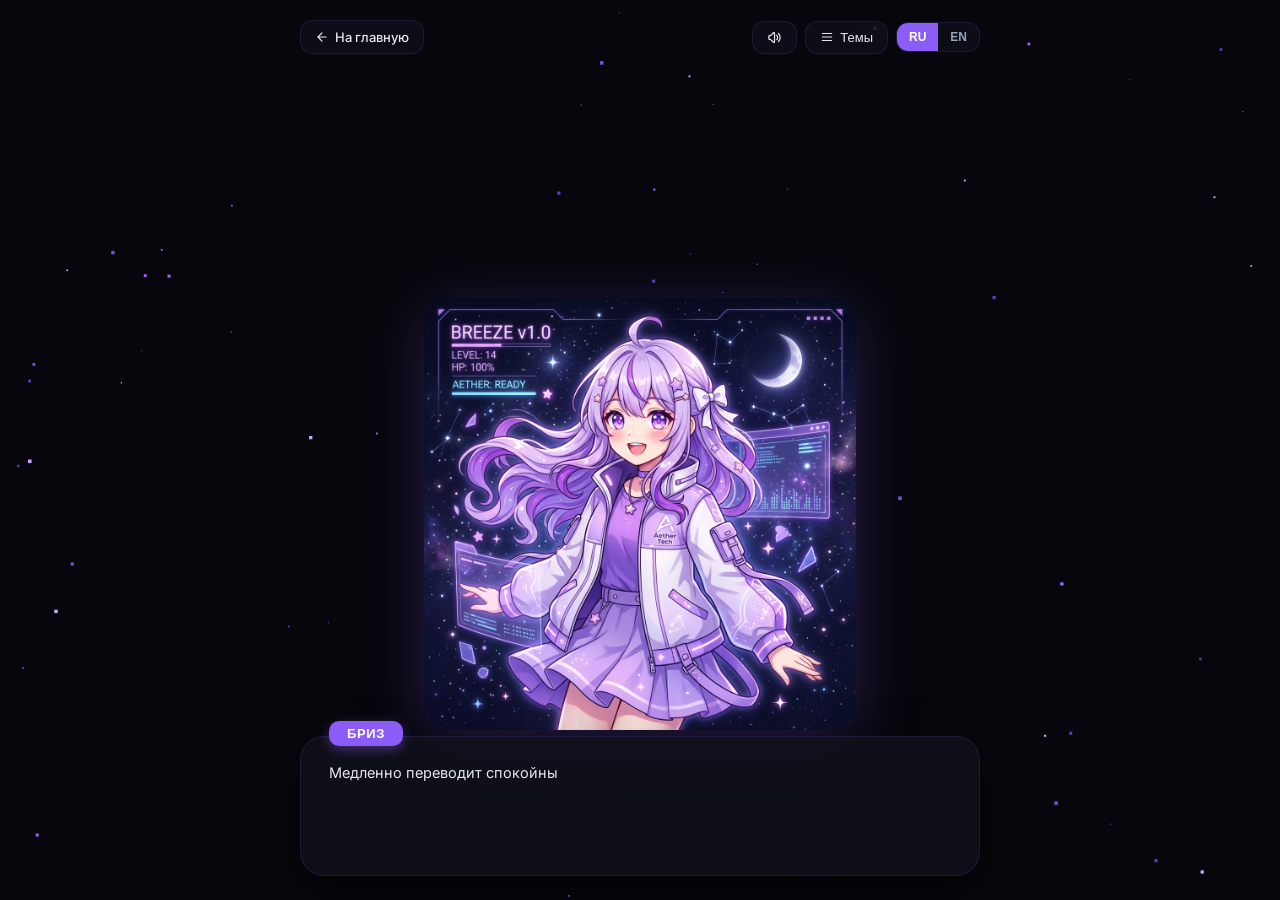
==== tutorial-vn/index.html @ b0afc9b8 "fix(tutorial-vn): parse bold/italic markdown and strip asterisks during typing" ====
<!DOCTYPE html>
<html lang="ru">
<head>
  <meta charset="UTF-8">
  <meta name="viewport" content="width=device-width, initial-scale=1.0">
  <title>Гайд от Бриз: Интерактивный туториал по сайдлоуду iOS | nyx.sideload</title>
  <meta name="description" content="Интерактивный визуальный гайд с персонажем Бриз: настройка DNS-профиля против отзыва, установка ESign и KSign, импорт сертификата и решение ошибок." />
  <meta name="keywords" content="интерактивный гайд ios, сайдлоуд инструкция, бриз гайд, esign установка, ksign сертификат, анти ревок профиль, nyx sideload" />
  <meta name="robots" content="index, follow, max-image-preview:large" />
  <meta name="author" content="nyx.sideload" />
  <link rel="canonical" href="https://nyx.sideload.space/tutorial-vn/" />
  <meta property="og:type" content="article" />
  <meta property="og:site_name" content="nyx.sideload" />
  <meta property="og:title" content="Интерактивный гайд по сайдлоуду с Бриз — nyx.sideload" />
  <meta property="og:description" content="Пошаговый визуальный туториал: DNS-профиль, ESign, KSign и решение любых ошибок на iOS." />
  <meta property="og:url" content="https://nyx.sideload.space/tutorial-vn/" />
  <meta property="og:image" content="https://nyx.sideload.space/icons/breeze_avatar.jpg" />
  <meta property="og:image:alt" content="Breeze VN Guide" />
  <meta name="twitter:card" content="summary_large_image" />
  <meta name="twitter:title" content="Интерактивный гайд по сайдлоуду с Бриз — nyx.sideload" />
  <meta name="twitter:description" content="Пошаговый визуальный туториал: DNS-профиль, ESign, KSign и решение любых ошибок на iOS." />
  <meta name="twitter:image" content="https://nyx.sideload.space/icons/breeze_avatar.jpg" />
  <link rel="apple-touch-icon" href="../icons/favicon.png" />
  <link rel="icon" type="image/png" href="../icons/favicon.png" />
  <script type="application/ld+json">
  {
    "@context": "https://schema.org",
    "@type": "TechArticle",
    "headline": "Интерактивное руководство по сайдлоуду iOS",
    "description": "Пошаговый визуальный помощник по настройке DNS анти-ревока, ESign, KSign и установке приложений на iOS.",
    "url": "https://nyx.sideload.space/tutorial-vn/",
    "inLanguage": ["ru", "en"]
  }
  </script>
  <link rel="preconnect" href="https://fonts.googleapis.com">
  <link href="https://fonts.googleapis.com/css2?family=Space+Grotesk:wght@400;500;600;700&family=Inter:wght@400;500;600&display=swap" rel="stylesheet">
  <style>
    :root {
      --bg: #06060c;
      --surface: rgba(18, 18, 29, 0.75);
      --border: rgba(123, 97, 255, 0.15);
      --border-hover: rgba(123, 97, 255, 0.4);
      --accent: #8b5cf6;
      --accent-lo: rgba(139, 92, 246, 0.12);
      --text: #e2e8f0;
      --muted: #94a3b8;
    }

    *, *::before, *::after {
      box-sizing: border-box;
      margin: 0;
      padding: 0;
    }

    body {
      background: var(--bg);
      color: var(--text);
      font-family: 'Inter', sans-serif;
      min-height: 100vh;
      overflow: hidden;
      display: flex;
      flex-direction: column;
      justify-content: flex-end;
      align-items: center;
      position: relative;
    }


    #stars {
      position: absolute;
      inset: 0;
      z-index: 0;
      pointer-events: none;
    }


    .vn-container {
      width: 100%;
      max-width: 720px;
      height: 100dvh;
      display: flex;
      flex-direction: column;
      justify-content: flex-end;
      align-items: center;
      padding: 24px 20px;
      position: relative;
      z-index: 2;
    }


    .btn-back-vn {
      position: absolute;
      top: 24px;
      left: 20px;
      display: flex;
      align-items: center;
      gap: 8px;
      padding: 8px 16px;
      background: rgba(18, 18, 29, 0.6);
      border: 1px solid var(--border);
      border-radius: 12px;
      color: var(--text);
      font-size: 13px;
      font-weight: 500;
      text-decoration: none;
      backdrop-filter: blur(10px);
      transition: all 0.2s;
    }
    .btn-back-vn:hover {
      border-color: var(--accent);
      background: var(--accent-lo);
      transform: translateX(-3px);
    }


    .sprite-container {
      flex: 1;
      display: flex;
      align-items: flex-end;
      justify-content: center;
      width: 100%;
      margin-bottom: -10px;
      pointer-events: none;
      position: relative;
    }

    .character-sprite {
      max-height: 48vh;
      width: auto;
      object-fit: contain;
      animation: idleBob 4s ease-in-out infinite;
      filter: drop-shadow(0 10px 30px rgba(139, 92, 246, 0.25));
      border-radius: 24px;
      opacity: 0;
      transform: translateY(20px);
      transition: opacity 0.8s ease, transform 0.8s ease;
    }
    .character-sprite.active {
      opacity: 1;
      transform: translateY(0);
    }

    @keyframes idleBob {
      0%, 100% { transform: translateY(0); }
      50% { transform: translateY(-8px); }
    }

    .character-sprite.bounce {
      animation: spriteBounce 0.5s ease;
    }

    @keyframes spriteBounce {
      0%, 100% { transform: translateY(0); }
      50% { transform: translateY(-24px); }
    }


    .choices-container {
      display: flex;
      flex-direction: column;
      gap: 10px;
      width: 100%;
      margin-bottom: 16px;
      opacity: 0;
      transform: translateY(10px);
      transition: all 0.3s ease;
      pointer-events: none;
      z-index: 5;
    }
    .choices-container.show {
      opacity: 1;
      transform: translateY(0);
      pointer-events: auto;
    }

    .choice-btn {
      background: rgba(18, 18, 29, 0.82);
      border: 1px solid var(--border);
      color: var(--text);
      padding: 14px 20px;
      border-radius: 16px;
      font-size: 14.5px;
      font-weight: 500;
      cursor: pointer;
      text-align: left;
      transition: all 0.2s ease;
      backdrop-filter: blur(16px);
      display: flex;
      align-items: center;
      justify-content: space-between;
      gap: 12px;
    }
    .choice-content {
      display: flex;
      align-items: center;
      gap: 10px;
      flex: 1;
    }
    .choice-icon {
      display: inline-flex;
      align-items: center;
      justify-content: center;
      color: var(--accent);
      flex-shrink: 0;
    }
    .choice-btn:hover {
      border-color: var(--accent);
      background: var(--accent-lo);
      transform: translateX(4px);
    }
    .choice-btn::after {
      content: '→';
      opacity: 0;
      transform: translateX(-10px);
      transition: all 0.2s;
    }
    .choice-btn:hover::after {
      opacity: 1;
      transform: translateX(0);
    }


    .dialogue-box {
      width: 100%;
      background: var(--surface);
      border: 1.5px solid var(--border);
      border-radius: 24px;
      padding: 24px 28px;
      min-height: 140px;
      position: relative;
      backdrop-filter: blur(20px);
      box-shadow: 0 20px 50px rgba(0,0,0,0.5);
      cursor: pointer;
    }


    .name-tag {
      position: absolute;
      top: -16px;
      left: 28px;
      background: var(--accent);
      color: white;
      padding: 4px 18px;
      border-radius: 10px;
      font-family: 'Space Grotesk', sans-serif;
      font-weight: 700;
      font-size: 13px;
      letter-spacing: 0.05em;
      box-shadow: 0 4px 12px rgba(139, 92, 246, 0.4);
    }


    .dialogue-text {
      font-size: 14.5px;
      line-height: 1.6;
      color: var(--text);
    }

    .dialogue-text strong {
      color: #ffffff;
      font-weight: 600;
    }

    .action-text {
      color: #c084fc;
      font-style: italic;
    }


    .dialogue-arrow {
      position: absolute;
      bottom: 16px;
      right: 20px;
      font-size: 12px;
      color: var(--accent);
      animation: pulse 1.5s infinite;
      display: none;
    }
    .dialogue-arrow.show {
      display: block;
    }

    @keyframes pulse {
      0%, 100% { opacity: 0.3; transform: translateY(0); }
      50% { opacity: 1; transform: translateY(3px); }
    }

    .vn-top-bar {
      position: absolute;
      top: 20px;
      left: 20px;
      right: 20px;
      display: flex;
      align-items: center;
      justify-content: space-between;
      gap: 10px;
      z-index: 10;
    }

    .vn-top-actions {
      display: flex;
      align-items: center;
      gap: 8px;
    }

    .btn-top-vn {
      display: flex;
      align-items: center;
      gap: 6px;
      padding: 8px 14px;
      background: rgba(18, 18, 29, 0.7);
      border: 1px solid var(--border);
      border-radius: 12px;
      color: var(--text);
      font-size: 13px;
      font-weight: 500;
      text-decoration: none;
      backdrop-filter: blur(12px);
      cursor: pointer;
      transition: all 0.2s;
    }
    .btn-top-vn:hover {
      border-color: var(--accent);
      background: var(--accent-lo);
      transform: translateY(-1px);
    }

    .lang-toggle-vn {
      display: flex;
      background: rgba(18, 18, 29, 0.7);
      border: 1px solid var(--border);
      border-radius: 12px;
      overflow: hidden;
      backdrop-filter: blur(12px);
    }
    .lang-btn-vn {
      background: transparent;
      border: none;
      color: var(--muted);
      padding: 7px 12px;
      font-size: 12px;
      font-weight: 600;
      cursor: pointer;
      transition: all 0.15s;
    }
    .lang-btn-vn.active {
      background: var(--accent);
      color: white;
    }
  </style>
</head>
<body>

  <canvas id="stars"></canvas>

  <div class="vn-container">
    <div class="vn-top-bar">
      <a href="../" class="btn-top-vn" id="btn-back">
        <svg width="14" height="14" fill="none" viewBox="0 0 24 24" stroke="currentColor" stroke-width="2">
          <path d="M19 12H5M12 19l-7-7 7-7" stroke-linecap="round"/>
        </svg>
        <span id="txt-back">На главную</span>
      </a>

      <div class="vn-top-actions">
        <button class="btn-top-vn" id="btn-sound" title="Звук" aria-label="Toggle sound">
          <span id="sound-icon" style="display:flex; align-items:center; justify-content:center;"></span>
        </button>
        <button class="btn-top-vn" id="btn-menu" title="Выбор темы">
          <svg width="14" height="14" fill="none" viewBox="0 0 24 24" stroke="currentColor" stroke-width="2">
            <path stroke-linecap="round" stroke-linejoin="round" d="M4 6h16M4 12h16M4 18h16"/>
          </svg>
          <span id="txt-topics">Темы</span>
        </button>
        <div class="lang-toggle-vn">
          <button class="lang-btn-vn active" id="vn-lang-ru" data-lang="ru">RU</button>
          <button class="lang-btn-vn" id="vn-lang-en" data-lang="en">EN</button>
        </div>
      </div>
    </div>


    <div class="sprite-container">
      <img id="breeze-sprite" class="character-sprite" src="../icons/breeze_avatar.jpg" alt="Бриз">
    </div>


    <div class="choices-container" id="choices-container"></div>


    <div class="dialogue-box" id="dialogue-box">
      <div class="name-tag">БРИЗ</div>
      <div class="dialogue-text" id="dialogue-text"></div>
      <div class="dialogue-arrow" id="dialogue-arrow">▼</div>
    </div>
  </div>


  <script>
    (function initStars() {
      const canvas = document.getElementById('stars');
      const ctx = canvas.getContext('2d');
      const COUNT = 80;
      let W, H, stars = [];

      const COLORS = [
        'rgb(120, 80, 220)',
        'rgb(90, 60, 180)',
        'rgb(160, 100, 255)',
        'rgb(200, 170, 255)'
      ];

      function resize() {
        W = canvas.width = window.innerWidth;
        H = canvas.height = window.innerHeight;
      }

      function mkStar() {
        return {
          x: Math.random() * W,
          y: Math.random() * H,
          r: Math.random() * 1.5 + 0.3,
          color: COLORS[Math.floor(Math.random() * COLORS.length)],
          speedX: (Math.random() - 0.5) * 0.05,
          speedY: (Math.random() - 0.5) * 0.05
        };
      }

      function init() {
        resize();
        stars = Array.from({ length: COUNT }, mkStar);
      }

      let raf;
      let isWindowFocused = !document.hidden;

      function draw(shouldAnimate = true) {
        ctx.fillStyle = '#06060c';
        ctx.fillRect(0, 0, W, H);

        const animateNow = shouldAnimate && isWindowFocused;

        for (const s of stars) {
          if (animateNow) {
            s.x += s.speedX;
            s.y += s.speedY;
            if (s.x < 0) s.x = W;
            if (s.x > W) s.x = 0;
            if (s.y < 0) s.y = H;
            if (s.y > H) s.y = 0;
          }

          ctx.fillStyle = s.color;
          ctx.fillRect(s.x, s.y, s.r * 2, s.r * 2);
        }

        if (animateNow) {
          raf = requestAnimationFrame(() => draw(true));
        }
      }

      function startAnimation() {
        isWindowFocused = true;
        cancelAnimationFrame(raf);
        draw(true);
      }

      function stopAnimation() {
        isWindowFocused = false;
        cancelAnimationFrame(raf);
        draw(false);
      }

      window.addEventListener('focus', startAnimation);
      window.addEventListener('blur', stopAnimation);
      document.addEventListener('visibilitychange', () => {
        if (document.hidden) {
          stopAnimation();
        } else {
          startAnimation();
        }
      });

      window.addEventListener('resize', resize);
      init();
      draw(true);
    })();
  </script>


  <script>
    let currentVnLang = localStorage.getItem('nyx-lang') || 'ru';
    let isSoundEnabled = localStorage.getItem('nyx-vn-sound') !== 'false';

    // Sound generator using Web Audio API (crisp VN typewriter click)
    let audioCtx = null;
    function playBeep() {
      if (!isSoundEnabled) return;
      try {
        if (!audioCtx) audioCtx = new (window.AudioContext || window.webkitAudioContext)();
        if (audioCtx.state === 'suspended') audioCtx.resume();
        const osc = audioCtx.createOscillator();
        const gain = audioCtx.createGain();
        osc.type = 'sine';
        osc.frequency.setValueAtTime(600 + Math.random() * 200, audioCtx.currentTime);
        gain.gain.setValueAtTime(0.015, audioCtx.currentTime);
        gain.gain.exponentialRampToValueAtTime(0.0001, audioCtx.currentTime + 0.04);
        osc.connect(gain);
        gain.connect(audioCtx.destination);
        osc.start();
        osc.stop(audioCtx.currentTime + 0.04);
      } catch (e) {}
    }

    const storyData = {
      ru: {
        start: {
          text: "*Медленно переводит спокойный взгляд на экран*\n— ...Ты уже здесь. Я Бриз. Меня попросили ввести тебя в курс дела. Слушай внимательно и не делай глупостей.",
          choices: [
            { icon: "shield", text: "Установить DNS-профиль (Анти-ревок)", next: "dns_intro" },
            { icon: "phone", text: "Как установить ESign / KSign?", next: "esign_intro" },
            { icon: "key", text: "Сертификаты: как импортировать .p12?", next: "cert_import" },
            { icon: "laptop", text: "Сайдлоуд с ПК (LiveContainer / SideStore)", next: "iloader_intro" },
            { icon: "help", text: "Что-то пошло не так (Ошибки)", next: "troubleshooting" }
          ]
        },
        topics_menu: {
          text: "— ...Выбирай, что именно тебе непонятно.",
          choices: [
            { icon: "shield", text: "DNS-профиль (Защита от отзыва)", next: "dns_intro" },
            { icon: "phone", text: "Установка ESign / KSign", next: "esign_intro" },
            { icon: "key", text: "Импорт сертификата Chengdu Railway Bureau", next: "cert_import" },
            { icon: "laptop", text: "Сайдлоуд с ПК (LiveContainer & SideStore)", next: "iloader_intro" },
            { icon: "help", text: "Ошибки и решение проблем", next: "troubleshooting" }
          ]
        },
        // DNS
        dns_intro: {
          text: "— DNS-профиль. Это база. Без него сертификат заблокируют, и твои приложения просто перестанут запускаться через пару дней.",
          choices: [
            { text: "Я готов(-а) к установке", next: "dns_install" },
            { text: "Как именно он работает?", next: "dns_explain" },
            { text: "В главное меню", next: "topics_menu" }
          ]
        },
        dns_explain: {
          text: "— Он фильтрует запросы к серверам проверки Apple вроде *ocsp.apple.com*. Запросы на блокировку просто не доходят. Остальной трафик идёт без изменений через Cloudflare. Никакой магии, чистая сетевая гигиена.",
          choices: [
            { text: "Понятно. Давай установим.", next: "dns_install" },
            { text: "Назад", next: "dns_intro" }
          ]
        },
        dns_install: {
          text: "— Отправила запрос. Нажми «Разрешить» в диалоге Safari. Только не перепутай браузер.",
          action: () => {
            setTimeout(() => {
              window.location.href = '../dns.mobileconfig';
            }, 1000);
          },
          choices: [
            { text: "Профиль загружен. Что дальше?", next: "dns_activate" },
            { text: "Скачался просто файл .mobileconfig...", next: "dns_safari" }
          ]
        },
        dns_safari: {
          text: "*Холодный вздох*\n— Я же предупреждала. Ты открыл(-а) ссылку во встроенном браузере Telegram или VK. Они ломают установку профилей. Открой *nyx.sideload.space* через **Safari**.",
          choices: [
            { text: "Понял(-а), пробую в Safari", next: "dns_intro" },
            { text: "В меню тем", next: "topics_menu" }
          ]
        },
        dns_activate: {
          text: "— Профиль скачан, но сам он не включится. Иди в **Настройки → Основные → VPN и управление устройством → DNS** и выбери **«nyx-sideload»**. Теперь ты под защитой.",
          choices: [
            { text: "Сделано. А как поставить ESign?", next: "esign_intro" },
            { text: "Вернуться к темам", next: "topics_menu" }
          ]
        },
        // ESign / KSign
        esign_intro: {
          text: "— **ESign** и **KSign**. На главной странице они уже подписаны рабочим корпоративным сертификатом **Chengdu Railway Bureau**.",
          choices: [
            { text: "Как установить с сайта?", next: "esign_steps" },
            { text: "Пишет «Ненадежный корпоративный разработчик»", next: "trust_cert" },
            { text: "В меню тем", next: "topics_menu" }
          ]
        },
        esign_steps: {
          text: "— Всё тривиально.\n1. Жми «Скачать» под ESign на главной.\n2. Выбирай сертификат **Chengdu Railway Bureau** и жми «Установить».\n3. Подтверди во всплывающем окне iOS.",
          choices: [
            { text: "Установилось, но система не даёт открыть!", next: "trust_cert" },
            { text: "Работает. Как подписывать свои IPA?", next: "cert_import" }
          ]
        },
        trust_cert: {
          text: "— Спокойно. Это штатное поведение iOS для корпоративных подписей. Иди в **Настройки → Основные → VPN и управление устройством → КОРПОРАТИВНЫЕ ПРИЛОЖЕНИЯ (Chengdu Railway Bureau)** и нажми **«Доверять»**.",
          choices: [
            { text: "Открылось. Спасибо, Бриз.", next: "cert_import" },
            { text: "В меню тем", next: "topics_menu" }
          ]
        },
        // Cert import
        cert_import: {
          text: "— Чтобы подписывать любые IPA внутри ESign/KSign, нужен ключ (.p12) и профиль (.mobileprovision). Мы уже упаковали всё в один zip-архив на главной.",
          choices: [
            { text: "Где скачать архив сертификата?", next: "cert_download_help" },
            { text: "Какой пароль к файлу сертификата?", next: "cert_pwd_help" },
            { text: "В меню тем", next: "topics_menu" }
          ]
        },
        cert_download_help: {
          text: "— На главной странице в блоке «Сертификат» нажми **«Скачать сертификат (.zip)»**. Затем открой его в ESign через «Импорт». Он сам распакует и подхватит профиль.",
          choices: [
            { text: "А пароль какой?", next: "cert_pwd_help" },
            { text: "В меню тем", next: "topics_menu" }
          ]
        },
        cert_pwd_help: {
          text: "— Пароль: **AppleP12.com**\nНа сайте есть кнопка копирования в один клик. Не пытайся вводить руками, если лень.",
          choices: [
            { text: "Запомнил(-а).", next: "topics_menu" }
          ]
        },
        // PC Sideload
        iloader_intro: {
          text: "— Сайдлоуд через ПК и утилиту **Nyx.Loader**. Для тех, кому надоели отзывы и хочется стабильности через свой личный Apple ID.",
          choices: [
            { text: "Что такое LiveContainer?", next: "lc_explain" },
            { text: "Что такое SideStore?", next: "ss_explain" },
            { text: "В меню тем", next: "topics_menu" }
          ]
        },
        lc_explain: {
          text: "— **LiveContainer** — среда запуска. Позволяет держать десятки IPA внутри одного контейнера. Лимит Apple в 3 бесплатных слота больше не помеха.",
          choices: [
            { text: "Как его установить?", next: "lc_steps" },
            { text: "Назад", next: "iloader_intro" }
          ]
        },
        lc_steps: {
          text: "— Подключи провод к ПК, запусти Nyx.Loader, выбери LiveContainer и жми Install. На телефоне не забудь включить «Режим разработчика».",
          choices: [
            { text: "Понятно.", next: "topics_menu" }
          ]
        },
        ss_explain: {
          text: "— **SideStore** — автономный стор. Сам переподписывает твои приложения по локальному Wi-Fi VPN, без необходимости подключать кабель к ПК каждые 7 дней.",
          choices: [
            { text: "Ясно.", next: "topics_menu" }
          ]
        },
        // Troubleshooting
        troubleshooting: {
          text: "— ...Что у тебя сломалось на этот раз?",
          choices: [
            { text: "«Не удалось проверить целостность ПО»", next: "err_integrity" },
            { text: "Иконка приложения серая и загрузка зависла", next: "err_grey_icon" },
            { text: "Приложение вылетает при запуске", next: "err_crash" },
            { text: "В меню тем", next: "topics_menu" }
          ]
        },
        err_integrity: {
          text: "— Либо сертификат отозван и ты забыл(-а) включить DNS, либо iOS сохранила старый кэш отзыва. Включи наш DNS-профиль, очисти историю Safari в Настройках и перезагрузи телефон.",
          choices: [
            { text: "Попробую починить", next: "dns_intro" },
            { text: "В меню тем", next: "topics_menu" }
          ]
        },
        err_grey_icon: {
          text: "— Сбой загрузки OTA. Удали серую иконку, проверь что DNS активен и повтори попытку установки строго через Safari.",
          choices: [
            { text: "В меню тем", next: "topics_menu" }
          ]
        },
        err_crash: {
          text: "— Если вылетает само приложение — проверь, включен ли **«Режим разработчика»** (*Настройки → Конфиденциальность → Режим разработчика*). Начиная с iOS 16 без него ничего работать не будет.",
          choices: [
            { text: "В меню тем", next: "topics_menu" }
          ]
        }
      },
      en: {
        start: {
          text: "*Quietly turns her calm gaze toward you*\n— ...You're here. I'm Breeze. I was asked to brief you on sideloading. Listen carefully and follow instructions.",
          choices: [
            { icon: "shield", text: "Install DNS Profile (Anti-Revoke)", next: "dns_intro" },
            { icon: "phone", text: "Installing ESign / KSign", next: "esign_intro" },
            { icon: "key", text: "Certificates: How to import .p12?", next: "cert_import" },
            { icon: "laptop", text: "PC Sideload (LiveContainer / SideStore)", next: "iloader_intro" },
            { icon: "help", text: "Troubleshooting & Errors", next: "troubleshooting" }
          ]
        },
        topics_menu: {
          text: "— ...Select a topic you need assistance with.",
          choices: [
            { icon: "shield", text: "DNS Profile (Anti-Revoke Protection)", next: "dns_intro" },
            { icon: "phone", text: "Installing ESign / KSign", next: "esign_intro" },
            { icon: "key", text: "Importing Chengdu Railway Bureau Certificate", next: "cert_import" },
            { icon: "laptop", text: "PC Sideload (LiveContainer & SideStore)", next: "iloader_intro" },
            { icon: "help", text: "Common Errors & Fixes", next: "troubleshooting" }
          ]
        },
        dns_intro: {
          text: "— DNS profile. It's the baseline. Without it, Apple will revoke the certificate and your apps will cease to launch within days.",
          choices: [
            { text: "I'm ready to install", next: "dns_install" },
            { text: "How does it work exactly?", next: "dns_explain" },
            { text: "Back to Topics", next: "topics_menu" }
          ]
        },
        dns_explain: {
          text: "— It drops traffic to Apple revocation endpoints like *ocsp.apple.com*. Revocation signals never reach your device. Everything else resolves normally via Cloudflare. Pure network hygiene.",
          choices: [
            { text: "Understood. Let's install.", next: "dns_install" },
            { text: "Back", next: "dns_intro" }
          ]
        },
        dns_install: {
          text: "— Download initiated. Tap 'Allow' in Safari prompt. Do not use random browsers.",
          action: () => {
            setTimeout(() => {
              window.location.href = '../dns.mobileconfig';
            }, 1000);
          },
          choices: [
            { text: "Downloaded. What's next?", next: "dns_activate" },
            { text: "It downloaded a raw .mobileconfig file...", next: "dns_safari" }
          ]
        },
        dns_safari: {
          text: "*Cold sigh*\n— I told you. You opened this in an in-app browser like Telegram. Use native **Safari**.",
          choices: [
            { text: "Understood, opening Safari", next: "dns_intro" },
            { text: "Back to Topics", next: "topics_menu" }
          ]
        },
        dns_activate: {
          text: "— Go to **Settings → General → VPN & Device Management → DNS** and toggle **nyx-sideload**. You are now protected.",
          choices: [
            { text: "Done. How do I install ESign?", next: "esign_intro" },
            { text: "Back to Topics", next: "topics_menu" }
          ]
        },
        esign_intro: {
          text: "— **ESign** & **KSign**. Available directly on the home page, pre-signed with the active **Chengdu Railway Bureau** enterprise certificate.",
          choices: [
            { text: "How to install?", next: "esign_steps" },
            { text: "It says 'Untrusted Enterprise Developer'", next: "trust_cert" },
            { text: "Back to Topics", next: "topics_menu" }
          ]
        },
        esign_steps: {
          text: "— 1. Tap Download under ESign.\n2. Choose **Chengdu Railway Bureau** and tap Install.\n3. Confirm iOS prompt.",
          choices: [
            { text: "Installed, but iOS won't open it!", next: "trust_cert" },
            { text: "Works. How to sign custom IPAs?", next: "cert_import" }
          ]
        },
        trust_cert: {
          text: "— Calm down. This is standard iOS enterprise security. Head to **Settings → General → VPN & Device Management → Enterprise Apps (Chengdu Railway Bureau)** and tap **Trust**.",
          choices: [
            { text: "Opened cleanly. Thanks.", next: "cert_import" },
            { text: "Back to Topics", next: "topics_menu" }
          ]
        },
        cert_import: {
          text: "— To sign arbitrary IPAs inside ESign, grab the pre-packaged .p12 and mobileprovision archive from the homepage.",
          choices: [
            { text: "What is the certificate password?", next: "cert_pwd_help" },
            { text: "Back to Topics", next: "topics_menu" }
          ]
        },
        cert_pwd_help: {
          text: "— Password: **AppleP12.com**\nThere is a one-click copy button on the main page. Don't bother typing it manually.",
          choices: [
            { text: "Noted.", next: "topics_menu" }
          ]
        },
        iloader_intro: {
          text: "— PC Sideloading with **Nyx.Loader**. For those who want reliable personal signing without relying on enterprise certs.",
          choices: [
            { text: "What is LiveContainer?", next: "lc_explain" },
            { text: "What is SideStore?", next: "ss_explain" },
            { text: "Back to Topics", next: "topics_menu" }
          ]
        },
        lc_explain: {
          text: "— **LiveContainer** runs multiple IPAs inside one shared container sandbox, overcoming Apple's 3-app free limit.",
          choices: [
            { text: "Understood.", next: "topics_menu" }
          ]
        },
        ss_explain: {
          text: "— **SideStore** auto-refreshes your apps over local Wi-Fi VPN on your iPhone, removing weekly computer cable re-signs.",
          choices: [
            { text: "Got it.", next: "topics_menu" }
          ]
        },
        troubleshooting: {
          text: "— ...What broke this time?",
          choices: [
            { text: "Unable to Verify App Integrity", next: "err_integrity" },
            { text: "App icon is grey and stuck", next: "err_grey_icon" },
            { text: "App crashes on launch", next: "err_crash" },
            { text: "Back to Topics", next: "topics_menu" }
          ]
        },
        err_integrity: {
          text: "— The cert got revoked because DNS wasn't active, or iOS cached the revocation. Enable DNS profile, clear Safari website data in Settings, and restart.",
          choices: [
            { text: "Back to Topics", next: "topics_menu" }
          ]
        },
        err_grey_icon: {
          text: "— Delete the grey placeholder, ensure DNS is active, and reinstall strictly in native Safari.",
          choices: [
            { text: "Back to Topics", next: "topics_menu" }
          ]
        },
        err_crash: {
          text: "— On iOS 16+, make sure **Developer Mode** is turned on under *Settings → Privacy & Security → Developer Mode*.",
          choices: [
            { text: "Back to Topics", next: "topics_menu" }
          ]
        }
      }
    };

    let currentState = 'start';
    let textInterval = null;
    let isTyping = false;
    let fullText = '';
    let displayedText = '';

    const textEl = document.getElementById('dialogue-text');
    const spriteEl = document.getElementById('breeze-sprite');
    const choicesEl = document.getElementById('choices-container');
    const arrowEl = document.getElementById('dialogue-arrow');
    const boxEl = document.getElementById('dialogue-box');
    const soundBtn = document.getElementById('btn-sound');
    const soundIcon = document.getElementById('sound-icon');
    const menuBtn = document.getElementById('btn-menu');
    const txtBack = document.getElementById('txt-back');
    const txtTopics = document.getElementById('txt-topics');

    function updateUiLang() {
      if (currentVnLang === 'ru') {
        txtBack.textContent = 'На главную';
        txtTopics.textContent = 'Темы';
      } else {
        txtBack.textContent = 'Home';
        txtTopics.textContent = 'Topics';
      }
      document.querySelectorAll('.lang-btn-vn').forEach(b => {
        b.classList.toggle('active', b.dataset.lang === currentVnLang);
      });
    }

    function formatDialogueText(rawText) {
      return rawText
        .replace(/\*\*([^*]+)\*\*/g, '<strong>$1</strong>')
        .replace(/\*([^*]+)\*/g, '<span class="action-text">$1</span>')
        .replace(/\*/g, '');
    }

    function typeText(targetText, callback) {
      clearInterval(textInterval);
      isTyping = true;
      arrowEl.classList.remove('show');
      choicesEl.classList.remove('show');

      let index = 0;
      displayedText = '';
      textInterval = setInterval(() => {
        if (index < targetText.length) {
          displayedText += targetText[index];
          textEl.innerHTML = formatDialogueText(displayedText);
          if (index % 2 === 0 && targetText[index] !== ' ' && targetText[index] !== '\n') {
            playBeep();
          }
          index++;
        } else {
          clearInterval(textInterval);
          isTyping = false;
          arrowEl.classList.add('show');
          if (callback) callback();
        }
      }, 22);
    }

    function showState(stateKey) {
      currentState = stateKey;
      const langStory = storyData[currentVnLang] || storyData['ru'];
      const stateObj = langStory[stateKey] || langStory['start'];

      spriteEl.classList.add('bounce');
      setTimeout(() => spriteEl.classList.remove('bounce'), 500);

      fullText = stateObj.text;
      if (stateObj.action) {
        stateObj.action();
      }

      typeText(fullText, () => {
        renderChoices(stateObj.choices);
      });
    }

    const CHOICE_ICONS = {
      shield: `<svg width="17" height="17" fill="none" viewBox="0 0 24 24" stroke="currentColor" stroke-width="2"><path stroke-linecap="round" stroke-linejoin="round" d="M12 22s8-4 8-10V5l-8-3-8 3v7c0 6 8 10 8 10z"/></svg>`,
      phone: `<svg width="17" height="17" fill="none" viewBox="0 0 24 24" stroke="currentColor" stroke-width="2"><rect x="5" y="2" width="14" height="20" rx="2" stroke-linecap="round" stroke-linejoin="round"/><path d="M12 18h.01" stroke-linecap="round"/></svg>`,
      key: `<svg width="17" height="17" fill="none" viewBox="0 0 24 24" stroke="currentColor" stroke-width="2"><path stroke-linecap="round" stroke-linejoin="round" d="M15 7a4 4 0 11-8 0 4 4 0 018 0zM7 11v8a2 2 0 002 2h2m0-6h2m-2 3h3"/></svg>`,
      laptop: `<svg width="17" height="17" fill="none" viewBox="0 0 24 24" stroke="currentColor" stroke-width="2"><rect x="2" y="3" width="20" height="14" rx="2" stroke-linecap="round" stroke-linejoin="round"/><path d="M2 17h20v2a2 2 0 01-2 2H4a2 2 0 01-2-2v-2z" stroke-linecap="round" stroke-linejoin="round"/></svg>`,
      help: `<svg width="17" height="17" fill="none" viewBox="0 0 24 24" stroke="currentColor" stroke-width="2"><path stroke-linecap="round" stroke-linejoin="round" d="M8.228 9c.549-1.165 2.03-2 3.772-2 2.21 0 4 1.343 4 3 0 1.4-1.278 2.575-3.006 2.907-.542.104-.994.54-.994 1.093m0 3h.01M12 21a9 9 0 100-18 9 9 0 000 18z"/></svg>`
    };
    const SOUND_ON_SVG = `<svg width="15" height="15" fill="none" viewBox="0 0 24 24" stroke="currentColor" stroke-width="2"><path stroke-linecap="round" stroke-linejoin="round" d="M15.536 8.464a5 5 0 010 7.072m2.828-9.9a9 9 0 010 12.728M5.586 15H4a1 1 0 01-1-1v-4a1 1 0 011-1h1.586l4.707-4.707C10.923 3.663 12 4.109 12 5v14c0 .891-1.077 1.337-1.707.707L5.586 15z"/></svg>`;
    const SOUND_OFF_SVG = `<svg width="15" height="15" fill="none" viewBox="0 0 24 24" stroke="currentColor" stroke-width="2"><path stroke-linecap="round" stroke-linejoin="round" d="M5.586 15H4a1 1 0 01-1-1v-4a1 1 0 011-1h1.586l4.707-4.707C10.923 3.663 12 4.109 12 5v14c0 .891-1.077 1.337-1.707.707L5.586 15z"/><path stroke-linecap="round" stroke-linejoin="round" d="M17 14l2-2m0 0l2-2m-2 2l-2-2m2 2l2 2"/></svg>`;

    function renderChoices(choices) {
      choicesEl.innerHTML = '';
      if (!choices || choices.length === 0) return;

      choices.forEach(c => {
        const btn = document.createElement('button');
        btn.className = 'choice-btn';
        const iconHtml = (c.icon && CHOICE_ICONS[c.icon]) ? `<span class="choice-icon">${CHOICE_ICONS[c.icon]}</span>` : '';
        btn.innerHTML = `<span class="choice-content">${iconHtml}<span>${c.text}</span></span>`;
        btn.addEventListener('click', (e) => {
          e.stopPropagation();
          playBeep();
          if (c.action) c.action();
          if (c.next) showState(c.next);
        });
        choicesEl.appendChild(btn);
      });

      choicesEl.classList.add('show');
    }

    boxEl.addEventListener('click', () => {
      if (isTyping) {
        clearInterval(textInterval);
        isTyping = false;
        textEl.innerHTML = formatDialogueText(fullText);
        arrowEl.classList.add('show');
        const langStory = storyData[currentVnLang] || storyData['ru'];
        renderChoices((langStory[currentState] || langStory['start']).choices);
      }
    });

    // Language switcher
    document.querySelectorAll('.lang-btn-vn').forEach(b => {
      b.addEventListener('click', () => {
        currentVnLang = b.dataset.lang;
        localStorage.setItem('nyx-lang', currentVnLang);
        updateUiLang();
        showState(currentState);
      });
    });

    // Sound toggle
    function updateSoundUi() {
      soundIcon.innerHTML = isSoundEnabled ? SOUND_ON_SVG : SOUND_OFF_SVG;
    }
    soundBtn.addEventListener('click', () => {
      isSoundEnabled = !isSoundEnabled;
      localStorage.setItem('nyx-vn-sound', isSoundEnabled);
      updateSoundUi();
      if (isSoundEnabled) playBeep();
    });

    // Topics menu button
    menuBtn.addEventListener('click', () => {
      showState('topics_menu');
    });

    window.addEventListener('load', () => {
      updateUiLang();
      updateSoundUi();
      setTimeout(() => {
        spriteEl.classList.add('active');
        showState('start');
      }, 400);
    });
  </script>
</body>
</html>
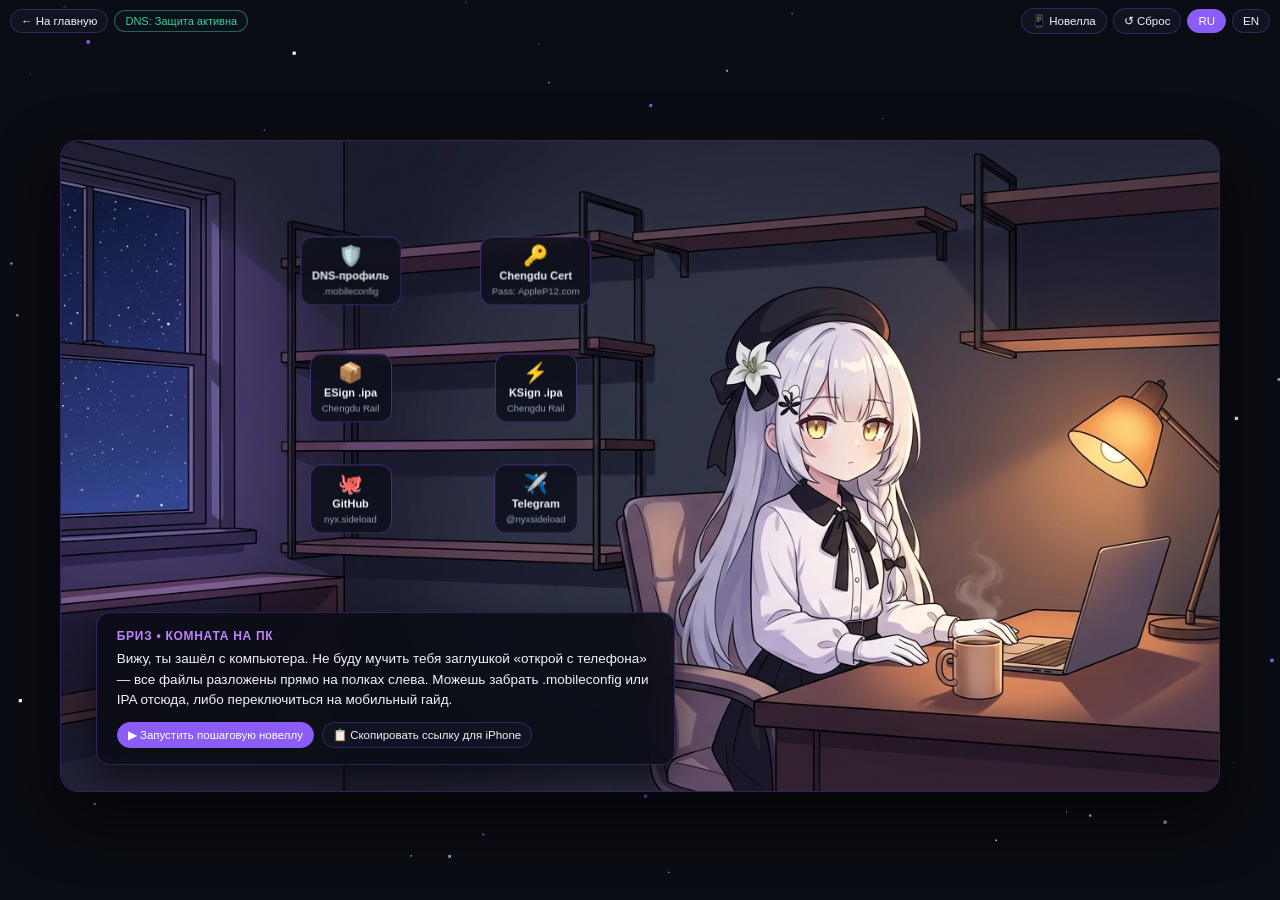
==== commit 7e3e15f4: "feat(tutorial-vn): full Breeze VN guide with DNS precheck, in-palms UI, desktop room & escalation" ====
--- a/tutorial-vn/index.html
+++ b/tutorial-vn/index.html
@@ -1,987 +1,886 @@
 <!DOCTYPE html>
 <html lang="ru">
 <head>
-  <meta charset="UTF-8">
-  <meta name="viewport" content="width=device-width, initial-scale=1.0">
-  <title>Гайд от Бриз: Интерактивный туториал по сайдлоуду iOS | nyx.sideload</title>
-  <meta name="description" content="Интерактивный визуальный гайд с персонажем Бриз: настройка DNS-профиля против отзыва, установка ESign и KSign, импорт сертификата и решение ошибок." />
-  <meta name="keywords" content="интерактивный гайд ios, сайдлоуд инструкция, бриз гайд, esign установка, ksign сертификат, анти ревок профиль, nyx sideload" />
-  <meta name="robots" content="index, follow, max-image-preview:large" />
-  <meta name="author" content="nyx.sideload" />
-  <link rel="canonical" href="https://nyx.sideload.space/tutorial-vn/" />
-  <meta property="og:type" content="article" />
-  <meta property="og:site_name" content="nyx.sideload" />
-  <meta property="og:title" content="Интерактивный гайд по сайдлоуду с Бриз — nyx.sideload" />
-  <meta property="og:description" content="Пошаговый визуальный туториал: DNS-профиль, ESign, KSign и решение любых ошибок на iOS." />
-  <meta property="og:url" content="https://nyx.sideload.space/tutorial-vn/" />
-  <meta property="og:image" content="https://nyx.sideload.space/icons/breeze_avatar.jpg" />
-  <meta property="og:image:alt" content="Breeze VN Guide" />
-  <meta name="twitter:card" content="summary_large_image" />
-  <meta name="twitter:title" content="Интерактивный гайд по сайдлоуду с Бриз — nyx.sideload" />
-  <meta name="twitter:description" content="Пошаговый визуальный туториал: DNS-профиль, ESign, KSign и решение любых ошибок на iOS." />
-  <meta name="twitter:image" content="https://nyx.sideload.space/icons/breeze_avatar.jpg" />
-  <link rel="apple-touch-icon" href="../icons/favicon.png" />
+  <meta charset="UTF-8" />
+  <meta name="viewport" content="width=device-width, initial-scale=1.0, maximum-scale=1.0, user-scalable=no" />
+  <title>nyx•sideload — Гид с Бриз</title>
+  <meta name="theme-color" content="#0b0d14" />
+  <meta property="og:title" content="nyx•sideload — Интерактивный гид с Бриз" />
+  <meta property="og:description" content="Пошаговый интерактивный гайд по iOS сайдлоаду без лишней воды." />
+  <meta property="og:image" content="https://nyx.sideload.space/tutorial-vn/assets/breeze_neutral.jpg" />
   <link rel="icon" type="image/png" href="../icons/favicon.png" />
-  <script type="application/ld+json">
-  {
-    "@context": "https://schema.org",
-    "@type": "TechArticle",
-    "headline": "Интерактивное руководство по сайдлоуду iOS",
-    "description": "Пошаговый визуальный помощник по настройке DNS анти-ревока, ESign, KSign и установке приложений на iOS.",
-    "url": "https://nyx.sideload.space/tutorial-vn/",
-    "inLanguage": ["ru", "en"]
-  }
-  </script>
-  <link rel="preconnect" href="https://fonts.googleapis.com">
-  <link href="https://fonts.googleapis.com/css2?family=Space+Grotesk:wght@400;500;600;700&family=Inter:wght@400;500;600&display=swap" rel="stylesheet">
   <style>
     :root {
-      --bg: #06060c;
-      --surface: rgba(18, 18, 29, 0.75);
-      --border: rgba(123, 97, 255, 0.15);
-      --border-hover: rgba(123, 97, 255, 0.4);
+      --bg: #0b0d14;
+      --surface: rgba(15, 18, 30, 0.9);
+      --border: rgba(139, 92, 246, 0.28);
       --accent: #8b5cf6;
-      --accent-lo: rgba(139, 92, 246, 0.12);
-      --text: #e2e8f0;
+      --accent-glow: rgba(139, 92, 246, 0.45);
+      --text: #f1f5f9;
       --muted: #94a3b8;
+      --action: #c084fc;
+      --green: #34d399;
     }
 
     *, *::before, *::after {
       box-sizing: border-box;
       margin: 0;
       padding: 0;
-    }
-
-    body {
+      -webkit-tap-highlight-color: transparent;
+    }
+
+    html, body {
+      width: 100%;
+      max-width: 100vw;
+      height: 100%;
       background: var(--bg);
       color: var(--text);
-      font-family: 'Inter', sans-serif;
-      min-height: 100vh;
+      font-family: -apple-system, BlinkMacSystemFont, "Segoe UI", Roboto, sans-serif;
       overflow: hidden;
-      display: flex;
-      flex-direction: column;
-      justify-content: flex-end;
-      align-items: center;
-      position: relative;
-    }
-
-
-    #stars {
-      position: absolute;
+      user-select: none;
+    }
+
+    #starfield {
+      position: fixed;
       inset: 0;
       z-index: 0;
       pointer-events: none;
     }
 
-
-    .vn-container {
+    /* Top bar */
+    .topbar {
+      position: fixed;
+      top: 0;
+      left: 0;
+      right: 0;
+      z-index: 50;
+      display: flex;
+      flex-wrap: wrap;
+      align-items: center;
+      justify-content: space-between;
+      gap: 6px;
+      padding: 8px 10px;
+      background: linear-gradient(180deg, rgba(11, 13, 20, 0.92), rgba(11, 13, 20, 0));
+    }
+
+    .top-left, .top-right {
+      display: flex;
+      align-items: center;
+      gap: 6px;
+      flex-wrap: wrap;
+    }
+
+    .pill-btn {
+      display: inline-flex;
+      align-items: center;
+      gap: 5px;
+      padding: 5px 10px;
+      border-radius: 999px;
+      border: 1px solid var(--border);
+      background: rgba(18, 22, 36, 0.85);
+      backdrop-filter: blur(10px);
+      color: var(--text);
+      font-size: 11.5px;
+      font-weight: 500;
+      text-decoration: none;
+      cursor: pointer;
+      transition: border-color 0.2s, transform 0.15s;
+    }
+    .pill-btn:hover { border-color: var(--accent); }
+    .pill-btn:active { transform: scale(0.96); }
+    .pill-btn.active { background: var(--accent); border-color: var(--accent); color: #fff; }
+
+    .dns-badge {
+      font-size: 11px;
+      padding: 4px 10px;
+      border-radius: 999px;
+      border: 1px solid rgba(148, 163, 184, 0.25);
+      background: rgba(15, 18, 30, 0.85);
+      color: var(--muted);
+    }
+    .dns-badge.ok {
+      border-color: rgba(52, 211, 153, 0.45);
+      color: var(--green);
+    }
+
+    /* ================= DESKTOP ROOM SCENE (>= 1024px) ================= */
+    .desktop-stage {
+      display: none;
+      position: relative;
+      z-index: 10;
       width: 100%;
-      max-width: 720px;
-      height: 100dvh;
+      height: 100%;
+      align-items: center;
+      justify-content: center;
+      padding: 52px 24px 20px;
+    }
+
+    .room-frame {
+      position: relative;
+      width: min(1160px, 94vw);
+      aspect-ratio: 16 / 9;
+      border-radius: 18px;
+      overflow: hidden;
+      border: 1px solid var(--border);
+      box-shadow: 0 24px 60px rgba(0, 0, 0, 0.7);
+      background: #0d101b;
+    }
+
+    .room-bg {
+      width: 100%;
+      height: 100%;
+      object-fit: cover;
+      display: block;
+    }
+
+    /* Interactive shelf items locked in % inside 16:9 room_frame */
+    .shelf-item {
+      position: absolute;
+      transform: translate(-50%, -50%);
       display: flex;
       flex-direction: column;
-      justify-content: flex-end;
       align-items: center;
-      padding: 24px 20px;
+      gap: 4px;
+      padding: 8px 11px;
+      border-radius: 12px;
+      background: rgba(13, 16, 27, 0.86);
+      backdrop-filter: blur(8px);
+      border: 1px solid rgba(139, 92, 246, 0.4);
+      color: var(--text);
+      text-decoration: none;
+      cursor: pointer;
+      transition: transform 0.18s, border-color 0.18s, box-shadow 0.18s;
+      min-width: 82px;
+      text-align: center;
+    }
+    .shelf-item:hover {
+      transform: translate(-50%, -54%) scale(1.05);
+      border-color: #c084fc;
+      box-shadow: 0 0 18px var(--accent-glow);
+    }
+    .shelf-item .ico { font-size: 20px; line-height: 1; }
+    .shelf-item .lbl { font-size: 11px; font-weight: 600; white-space: nowrap; }
+    .shelf-item .sub { font-size: 9.5px; color: var(--muted); }
+
+    .desktop-dialogue {
+      position: absolute;
+      left: 3%;
+      bottom: 4%;
+      width: 50%;
+      padding: 16px 20px;
+      border-radius: 14px;
+      background: rgba(11, 13, 22, 0.9);
+      backdrop-filter: blur(12px);
+      border: 1px solid var(--border);
+      box-shadow: 0 12px 32px rgba(0, 0, 0, 0.55);
+    }
+    .desktop-dialogue .speaker {
+      font-size: 12px;
+      font-weight: 700;
+      letter-spacing: 0.06em;
+      color: var(--action);
+      text-transform: uppercase;
+      margin-bottom: 6px;
+    }
+    .desktop-dialogue p {
+      font-size: 13.5px;
+      line-height: 1.5;
+      color: var(--text);
+      margin-bottom: 12px;
+    }
+    .desktop-actions {
+      display: flex;
+      flex-wrap: wrap;
+      gap: 8px;
+    }
+
+    /* ================= MOBILE VN STAGE ================= */
+    .vn-stage {
       position: relative;
-      z-index: 2;
-    }
-
-
-    .btn-back-vn {
-      position: absolute;
-      top: 24px;
-      left: 20px;
-      display: flex;
-      align-items: center;
-      gap: 8px;
-      padding: 8px 16px;
-      background: rgba(18, 18, 29, 0.6);
-      border: 1px solid var(--border);
-      border-radius: 12px;
-      color: var(--text);
-      font-size: 13px;
-      font-weight: 500;
-      text-decoration: none;
-      backdrop-filter: blur(10px);
-      transition: all 0.2s;
-    }
-    .btn-back-vn:hover {
-      border-color: var(--accent);
-      background: var(--accent-lo);
-      transform: translateX(-3px);
-    }
-
-
-    .sprite-container {
-      flex: 1;
-      display: flex;
-      align-items: flex-end;
-      justify-content: center;
+      z-index: 10;
       width: 100%;
-      margin-bottom: -10px;
-      pointer-events: none;
-      position: relative;
-    }
-
-    .character-sprite {
-      max-height: 48vh;
-      width: auto;
-      object-fit: contain;
-      animation: idleBob 4s ease-in-out infinite;
-      filter: drop-shadow(0 10px 30px rgba(139, 92, 246, 0.25));
-      border-radius: 24px;
-      opacity: 0;
-      transform: translateY(20px);
-      transition: opacity 0.8s ease, transform 0.8s ease;
-    }
-    .character-sprite.active {
-      opacity: 1;
-      transform: translateY(0);
-    }
-
-    @keyframes idleBob {
-      0%, 100% { transform: translateY(0); }
-      50% { transform: translateY(-8px); }
-    }
-
-    .character-sprite.bounce {
-      animation: spriteBounce 0.5s ease;
-    }
-
-    @keyframes spriteBounce {
-      0%, 100% { transform: translateY(0); }
-      50% { transform: translateY(-24px); }
-    }
-
-
-    .choices-container {
+      max-width: 100vw;
+      height: 100%;
       display: flex;
       flex-direction: column;
-      gap: 10px;
+      align-items: center;
+      justify-content: flex-end;
+      padding: 64px 12px 14px;
+      overflow: hidden;
+    }
+
+    /* Locked 2:3 sprite container so "in palms" button never drifts */
+    .sprite-wrapper {
+      position: relative;
+      height: min(62vh, 520px);
+      aspect-ratio: 2 / 3;
+      max-width: 92vw;
+      margin-bottom: -14px;
+      border-radius: 18px;
+      overflow: hidden;
+      mask-image: linear-gradient(to bottom, black 82%, transparent 100%);
+      -webkit-mask-image: linear-gradient(to bottom, black 82%, transparent 100%);
+    }
+
+    .sprite-img {
       width: 100%;
-      margin-bottom: 16px;
-      opacity: 0;
-      transform: translateY(10px);
-      transition: all 0.3s ease;
-      pointer-events: none;
-      z-index: 5;
-    }
-    .choices-container.show {
-      opacity: 1;
-      transform: translateY(0);
-      pointer-events: auto;
-    }
-
-    .choice-btn {
-      background: rgba(18, 18, 29, 0.82);
+      height: 100%;
+      object-fit: cover;
+      display: block;
+      transition: opacity 0.25s ease;
+    }
+
+    /* Interactive button positioned directly in Breeze's extended palms */
+    .palms-btn {
+      position: absolute;
+      left: 50%;
+      top: 73%;
+      transform: translate(-50%, -50%);
+      z-index: 25;
+      display: none;
+      align-items: center;
+      justify-content: center;
+      gap: 7px;
+      padding: 10px 18px;
+      border-radius: 999px;
+      border: 1px solid rgba(255, 255, 255, 0.35);
+      background: linear-gradient(135deg, #7c3aed, #a855f7);
+      color: #fff;
+      font-size: 13px;
+      font-weight: 700;
+      text-decoration: none;
+      white-space: nowrap;
+      box-shadow: 0 0 24px rgba(168, 85, 247, 0.75);
+      animation: floatPulse 2.2s ease-in-out infinite;
+      cursor: pointer;
+    }
+    .palms-btn.visible { display: inline-flex; }
+
+    @keyframes floatPulse {
+      0%, 100% { transform: translate(-50%, -50%) scale(1); box-shadow: 0 0 20px rgba(168, 85, 247, 0.65); }
+      50% { transform: translate(-50%, -54%) scale(1.04); box-shadow: 0 0 32px rgba(192, 132, 252, 0.95); }
+    }
+
+    /* Dialogue Box */
+    .dialogue-box {
+      position: relative;
+      z-index: 30;
+      width: min(680px, 100%);
+      background: var(--surface);
+      backdrop-filter: blur(16px);
       border: 1px solid var(--border);
-      color: var(--text);
-      padding: 14px 20px;
       border-radius: 16px;
-      font-size: 14.5px;
-      font-weight: 500;
-      cursor: pointer;
-      text-align: left;
-      transition: all 0.2s ease;
-      backdrop-filter: blur(16px);
+      padding: 16px 18px;
+      box-shadow: 0 16px 40px rgba(0, 0, 0, 0.65);
+    }
+
+    .dialogue-header {
       display: flex;
       align-items: center;
       justify-content: space-between;
-      gap: 12px;
-    }
-    .choice-content {
-      display: flex;
-      align-items: center;
-      gap: 10px;
-      flex: 1;
-    }
-    .choice-icon {
-      display: inline-flex;
-      align-items: center;
-      justify-content: center;
-      color: var(--accent);
-      flex-shrink: 0;
-    }
-    .choice-btn:hover {
-      border-color: var(--accent);
-      background: var(--accent-lo);
-      transform: translateX(4px);
-    }
-    .choice-btn::after {
-      content: '→';
-      opacity: 0;
-      transform: translateX(-10px);
-      transition: all 0.2s;
-    }
-    .choice-btn:hover::after {
-      opacity: 1;
-      transform: translateX(0);
-    }
-
-
-    .dialogue-box {
-      width: 100%;
-      background: var(--surface);
-      border: 1.5px solid var(--border);
-      border-radius: 24px;
-      padding: 24px 28px;
-      min-height: 140px;
-      position: relative;
-      backdrop-filter: blur(20px);
-      box-shadow: 0 20px 50px rgba(0,0,0,0.5);
-      cursor: pointer;
-    }
-
-
-    .name-tag {
-      position: absolute;
-      top: -16px;
-      left: 28px;
-      background: var(--accent);
-      color: white;
-      padding: 4px 18px;
-      border-radius: 10px;
-      font-family: 'Space Grotesk', sans-serif;
+      margin-bottom: 6px;
+    }
+
+    .speaker-name {
+      font-size: 12.5px;
       font-weight: 700;
-      font-size: 13px;
-      letter-spacing: 0.05em;
-      box-shadow: 0 4px 12px rgba(139, 92, 246, 0.4);
-    }
-
+      letter-spacing: 0.06em;
+      text-transform: uppercase;
+      color: var(--action);
+    }
 
     .dialogue-text {
       font-size: 14.5px;
-      line-height: 1.6;
+      line-height: 1.55;
       color: var(--text);
-    }
-
-    .dialogue-text strong {
-      color: #ffffff;
-      font-weight: 600;
-    }
-
-    .action-text {
-      color: #c084fc;
-      font-style: italic;
-    }
-
-
-    .dialogue-arrow {
-      position: absolute;
-      bottom: 16px;
-      right: 20px;
-      font-size: 12px;
-      color: var(--accent);
-      animation: pulse 1.5s infinite;
-      display: none;
-    }
-    .dialogue-arrow.show {
-      display: block;
-    }
-
-    @keyframes pulse {
-      0%, 100% { opacity: 0.3; transform: translateY(0); }
-      50% { opacity: 1; transform: translateY(3px); }
-    }
-
-    .vn-top-bar {
-      position: absolute;
-      top: 20px;
-      left: 20px;
-      right: 20px;
+      min-height: 54px;
+      white-space: pre-line;
+      cursor: pointer;
+    }
+    .dialogue-text strong { color: #ffffff; font-weight: 650; }
+    .action-text { color: var(--action); font-style: italic; }
+
+    .choices {
       display: flex;
-      align-items: center;
-      justify-content: space-between;
-      gap: 10px;
-      z-index: 10;
-    }
-
-    .vn-top-actions {
-      display: flex;
-      align-items: center;
+      flex-direction: column;
       gap: 8px;
-    }
-
-    .btn-top-vn {
-      display: flex;
-      align-items: center;
-      gap: 6px;
-      padding: 8px 14px;
-      background: rgba(18, 18, 29, 0.7);
-      border: 1px solid var(--border);
-      border-radius: 12px;
+      margin-top: 12px;
+    }
+
+    .choice-btn {
+      width: 100%;
+      text-align: left;
+      padding: 10px 14px;
+      border-radius: 10px;
+      border: 1px solid rgba(139, 92, 246, 0.35);
+      background: rgba(24, 29, 48, 0.88);
       color: var(--text);
-      font-size: 13px;
+      font-size: 13.5px;
       font-weight: 500;
-      text-decoration: none;
-      backdrop-filter: blur(12px);
       cursor: pointer;
-      transition: all 0.2s;
-    }
-    .btn-top-vn:hover {
-      border-color: var(--accent);
-      background: var(--accent-lo);
-      transform: translateY(-1px);
-    }
-
-    .lang-toggle-vn {
-      display: flex;
-      background: rgba(18, 18, 29, 0.7);
-      border: 1px solid var(--border);
-      border-radius: 12px;
-      overflow: hidden;
-      backdrop-filter: blur(12px);
-    }
-    .lang-btn-vn {
-      background: transparent;
-      border: none;
+      transition: background 0.15s, border-color 0.15s;
+    }
+    .choice-btn:hover { background: rgba(139, 92, 246, 0.22); border-color: var(--accent); }
+    .choice-btn.primary {
+      background: linear-gradient(135deg, rgba(124, 58, 237, 0.4), rgba(168, 85, 247, 0.32));
+      border-color: #a855f7;
+    }
+
+    .tap-hint {
+      font-size: 11px;
       color: var(--muted);
-      padding: 7px 12px;
-      font-size: 12px;
-      font-weight: 600;
-      cursor: pointer;
-      transition: all 0.15s;
-    }
-    .lang-btn-vn.active {
-      background: var(--accent);
-      color: white;
-    }
+      text-align: right;
+      margin-top: 8px;
+      opacity: 0;
+      transition: opacity 0.2s;
+    }
+    .tap-hint.show { opacity: 1; }
+
+    /* Responsive Desktop Toggle */
+    @media (min-width: 1024px) {
+      body.desktop-mode .desktop-stage { display: flex; }
+      body.desktop-mode .vn-stage { display: none; }
+    }
+
+    /* Toast */
+    .toast {
+      position: fixed;
+      bottom: 24px;
+      left: 50%;
+      transform: translateX(-50%) translateY(20px);
+      z-index: 100;
+      padding: 9px 16px;
+      border-radius: 999px;
+      background: #1e293b;
+      border: 1px solid var(--accent);
+      color: #fff;
+      font-size: 12.5px;
+      opacity: 0;
+      pointer-events: none;
+      transition: opacity 0.2s, transform 0.2s;
+    }
+    .toast.show { opacity: 1; transform: translateX(-50%) translateY(0); }
   </style>
 </head>
-<body>
-
-  <canvas id="stars"></canvas>
-
-  <div class="vn-container">
-    <div class="vn-top-bar">
-      <a href="../" class="btn-top-vn" id="btn-back">
-        <svg width="14" height="14" fill="none" viewBox="0 0 24 24" stroke="currentColor" stroke-width="2">
-          <path d="M19 12H5M12 19l-7-7 7-7" stroke-linecap="round"/>
-        </svg>
-        <span id="txt-back">На главную</span>
+<body class="desktop-mode">
+  <canvas id="starfield"></canvas>
+
+  <header class="topbar">
+    <div class="top-left">
+      <a class="pill-btn" href="../index.html">← На главную</a>
+      <span id="dns-status-pill" class="dns-badge">DNS: проверка...</span>
+    </div>
+    <div class="top-right">
+      <button id="btn-toggle-mode" class="pill-btn" style="display:none;" onclick="toggleDesktopMode()">📱 Новелла</button>
+      <button class="pill-btn" onclick="resetProgress()">↺ Сброс</button>
+      <button class="pill-btn lang-btn" data-lang="ru" onclick="setLang('ru')">RU</button>
+      <button class="pill-btn lang-btn" data-lang="en" onclick="setLang('en')">EN</button>
+    </div>
+  </header>
+
+  <!-- ================= DESKTOP ROOM SCENE ================= -->
+  <main class="desktop-stage">
+    <div class="room-frame">
+      <img class="room-bg" src="assets/breeze_room_desktop.jpg" alt="Breeze Room" />
+
+      <!-- Shelf 1 (Top Shelf): DNS & Cert -->
+      <a class="shelf-item" style="left: 25%; top: 20%;" href="../dns.mobileconfig" download>
+        <span class="ico">🛡️</span>
+        <span class="lbl">DNS-профиль</span>
+        <span class="sub">.mobileconfig</span>
       </a>
-
-      <div class="vn-top-actions">
-        <button class="btn-top-vn" id="btn-sound" title="Звук" aria-label="Toggle sound">
-          <span id="sound-icon" style="display:flex; align-items:center; justify-content:center;"></span>
-        </button>
-        <button class="btn-top-vn" id="btn-menu" title="Выбор темы">
-          <svg width="14" height="14" fill="none" viewBox="0 0 24 24" stroke="currentColor" stroke-width="2">
-            <path stroke-linecap="round" stroke-linejoin="round" d="M4 6h16M4 12h16M4 18h16"/>
-          </svg>
-          <span id="txt-topics">Темы</span>
-        </button>
-        <div class="lang-toggle-vn">
-          <button class="lang-btn-vn active" id="vn-lang-ru" data-lang="ru">RU</button>
-          <button class="lang-btn-vn" id="vn-lang-en" data-lang="en">EN</button>
+      <a class="shelf-item" style="left: 41%; top: 20%;" href="../certs/Chengdu_Railway_Bureau.zip" download>
+        <span class="ico">🔑</span>
+        <span class="lbl">Chengdu Cert</span>
+        <span class="sub">Pass: AppleP12.com</span>
+      </a>
+
+      <!-- Shelf 2 (Middle Shelf): IPA Signers -->
+      <a class="shelf-item" style="left: 25%; top: 38%;" href="../ipas/esign/esign-chengdu-railway-bureau.ipa" download>
+        <span class="ico">📦</span>
+        <span class="lbl">ESign .ipa</span>
+        <span class="sub">Chengdu Rail</span>
+      </a>
+      <a class="shelf-item" style="left: 41%; top: 38%;" href="../ipas/ksign/ksign-chengdu-railway-bureau.ipa" download>
+        <span class="ico">⚡</span>
+        <span class="lbl">KSign .ipa</span>
+        <span class="sub">Chengdu Rail</span>
+      </a>
+
+      <!-- Shelf 3 (Lower Shelf): Links -->
+      <a class="shelf-item" style="left: 25%; top: 55%;" href="https://github.com/NyxSile/nyx.sideload" target="_blank" rel="noopener">
+        <span class="ico">🐙</span>
+        <span class="lbl">GitHub</span>
+        <span class="sub">nyx.sideload</span>
+      </a>
+      <a class="shelf-item" style="left: 41%; top: 55%;" href="https://t.me/nyxsideload" target="_blank" rel="noopener">
+        <span class="ico">✈️</span>
+        <span class="lbl">Telegram</span>
+        <span class="sub">@nyxsideload</span>
+      </a>
+
+      <div class="desktop-dialogue">
+        <div class="speaker" id="desk-speaker">Бриз • Комната на ПК</div>
+        <p id="desk-text">Вижу, ты зашёл с компьютера. Не буду мучить тебя заглушкой «открой с телефона» — все файлы разложены прямо на полках слева. Можешь забрать .mobileconfig или IPA отсюда, либо переключиться на мобильный гайд.</p>
+        <div class="desktop-actions">
+          <button class="pill-btn active" onclick="openMobileNovellaFromDesktop()">▶ Запустить пошаговую новеллу</button>
+          <button class="pill-btn" onclick="copySiteLink()">📋 Скопировать ссылку для iPhone</button>
         </div>
       </div>
     </div>
-
-
-    <div class="sprite-container">
-      <img id="breeze-sprite" class="character-sprite" src="../icons/breeze_avatar.jpg" alt="Бриз">
+  </main>
+
+  <!-- ================= MOBILE VN STAGE ================= -->
+  <main class="vn-stage">
+    <div class="sprite-wrapper">
+      <img id="vn-sprite" class="sprite-img" src="assets/breeze_neutral.jpg" alt="Бриз" />
+      <a id="palms-action-btn" class="palms-btn" href="#" target="_self">⬇ Скачать</a>
     </div>
 
-
-    <div class="choices-container" id="choices-container"></div>
-
-
-    <div class="dialogue-box" id="dialogue-box">
-      <div class="name-tag">БРИЗ</div>
-      <div class="dialogue-text" id="dialogue-text"></div>
-      <div class="dialogue-arrow" id="dialogue-arrow">▼</div>
-    </div>
-  </div>
-
+    <section class="dialogue-box">
+      <div class="dialogue-header">
+        <span id="vn-speaker" class="speaker-name">Бриз</span>
+      </div>
+      <div id="vn-text" class="dialogue-text"></div>
+      <div id="vn-choices" class="choices"></div>
+      <div id="vn-tap-hint" class="tap-hint">Нажми на текст, чтобы продолжить ▾</div>
+    </section>
+  </main>
+
+  <div id="toast" class="toast">Скопировано</div>
 
   <script>
+    // ===== Starfield =====
     (function initStars() {
-      const canvas = document.getElementById('stars');
+      const canvas = document.getElementById('starfield');
       const ctx = canvas.getContext('2d');
-      const COUNT = 80;
       let W, H, stars = [];
-
-      const COLORS = [
-        'rgb(120, 80, 220)',
-        'rgb(90, 60, 180)',
-        'rgb(160, 100, 255)',
-        'rgb(200, 170, 255)'
-      ];
-
+      const colors = ['#ffffff', '#c084fc', '#8b5cf6', '#94a3b8'];
       function resize() {
         W = canvas.width = window.innerWidth;
         H = canvas.height = window.innerHeight;
+        stars = Array.from({ length: 70 }, () => ({
+          x: Math.random() * W, y: Math.random() * H,
+          r: Math.random() * 1.4 + 0.3,
+          c: colors[Math.floor(Math.random() * colors.length)],
+          vx: (Math.random() - 0.5) * 0.05, vy: (Math.random() - 0.5) * 0.05
+        }));
       }
-
-      function mkStar() {
-        return {
-          x: Math.random() * W,
-          y: Math.random() * H,
-          r: Math.random() * 1.5 + 0.3,
-          color: COLORS[Math.floor(Math.random() * COLORS.length)],
-          speedX: (Math.random() - 0.5) * 0.05,
-          speedY: (Math.random() - 0.5) * 0.05
-        };
-      }
-
-      function init() {
-        resize();
-        stars = Array.from({ length: COUNT }, mkStar);
-      }
-
-      let raf;
-      let isWindowFocused = !document.hidden;
-
-      function draw(shouldAnimate = true) {
-        ctx.fillStyle = '#06060c';
-        ctx.fillRect(0, 0, W, H);
-
-        const animateNow = shouldAnimate && isWindowFocused;
-
+      function tick() {
+        ctx.clearRect(0, 0, W, H);
         for (const s of stars) {
-          if (animateNow) {
-            s.x += s.speedX;
-            s.y += s.speedY;
-            if (s.x < 0) s.x = W;
-            if (s.x > W) s.x = 0;
-            if (s.y < 0) s.y = H;
-            if (s.y > H) s.y = 0;
-          }
-
-          ctx.fillStyle = s.color;
+          s.x = (s.x + s.vx + W) % W;
+          s.y = (s.y + s.vy + H) % H;
+          ctx.fillStyle = s.c;
           ctx.fillRect(s.x, s.y, s.r * 2, s.r * 2);
         }
-
-        if (animateNow) {
-          raf = requestAnimationFrame(() => draw(true));
-        }
+        requestAnimationFrame(tick);
       }
-
-      function startAnimation() {
-        isWindowFocused = true;
-        cancelAnimationFrame(raf);
-        draw(true);
+      window.addEventListener('resize', resize);
+      resize();
+      tick();
+    })();
+
+    // ===== State & Detection =====
+    let lang = localStorage.getItem('nyx-lang') || 'ru';
+    if (!['ru', 'en'].includes(lang)) lang = 'ru';
+
+    let isDnsActive = false;
+    let isInAppBrowser = false;
+    let currentSceneId = localStorage.getItem('nyx-vn-scene') || 'start';
+    let typingTimer = null;
+    let isTyping = false;
+    let fullTextBuffer = '';
+
+    const ua = navigator.userAgent || '';
+    isInAppBrowser = /Telegram|BytedanceWebview|TikTok|Instagram|FBAN|FBAV|VKAndroidApp|KAKAOTALK/i.test(ua);
+
+    if (window.innerWidth >= 1024) {
+      document.getElementById('btn-toggle-mode').style.display = 'inline-flex';
+    }
+
+    function toggleDesktopMode() {
+      document.body.classList.toggle('desktop-mode');
+      const btn = document.getElementById('btn-toggle-mode');
+      btn.textContent = document.body.classList.contains('desktop-mode') ? '📱 Новелла' : '🖥️ Комната ПК';
+    }
+
+    function openMobileNovellaFromDesktop() {
+      document.body.classList.remove('desktop-mode');
+      const btn = document.getElementById('btn-toggle-mode');
+      btn.style.display = 'inline-flex';
+      btn.textContent = '🖥️ Комната ПК';
+    }
+
+    function showToast(msg) {
+      const t = document.getElementById('toast');
+      t.textContent = msg;
+      t.classList.add('show');
+      setTimeout(() => t.classList.remove('show'), 2200);
+    }
+
+    function copyText(str, msg) {
+      navigator.clipboard?.writeText(str).then(() => showToast(msg)).catch(() => showToast(str));
+    }
+
+    function copySiteLink() {
+      copyText(window.location.href, lang === 'ru' ? 'Ссылка скопирована — открой в Safari' : 'Link copied — open in Safari');
+    }
+
+    // Smart DNS pre-check: HTTPS ocsp.apple.com + control ping to ../manifest.json
+    async function checkDnsProtection() {
+      const pill = document.getElementById('dns-status-pill');
+      const t0 = performance.now();
+      let appleBlocked = false;
+      let internetAlive = false;
+
+      const ctrlPromise = fetch('../manifest.json', { cache: 'no-store' })
+        .then(r => { internetAlive = r.ok; })
+        .catch(() => { internetAlive = false; });
+
+      const appleCtrl = new AbortController();
+      const timer = setTimeout(() => appleCtrl.abort(), 1600);
+      const applePromise = fetch('https://ocsp.apple.com/', { mode: 'no-cors', cache: 'no-store', signal: appleCtrl.signal })
+        .then(() => { appleBlocked = false; })
+        .catch(() => {
+          const dt = performance.now() - t0;
+          // Fast failure (< 400ms) indicates local DNS sinkhole
+          if (dt < 400) appleBlocked = true;
+        })
+        .finally(() => clearTimeout(timer));
+
+      await Promise.all([ctrlPromise, applePromise]);
+      isDnsActive = internetAlive && appleBlocked;
+
+      if (isDnsActive) {
+        pill.textContent = lang === 'ru' ? 'DNS: Защита активна' : 'DNS: Shield Active';
+        pill.classList.add('ok');
+      } else {
+        pill.textContent = lang === 'ru' ? 'DNS: Не обнаружен' : 'DNS: Inactive';
+        pill.classList.remove('ok');
       }
-
-      function stopAnimation() {
-        isWindowFocused = false;
-        cancelAnimationFrame(raf);
-        draw(false);
-      }
-
-      window.addEventListener('focus', startAnimation);
-      window.addEventListener('blur', stopAnimation);
-      document.addEventListener('visibilitychange', () => {
-        if (document.hidden) {
-          stopAnimation();
-        } else {
-          startAnimation();
-        }
-      });
-
-      window.addEventListener('resize', resize);
-      init();
-      draw(true);
-    })();
-  </script>
-
-
-  <script>
-    let currentVnLang = localStorage.getItem('nyx-lang') || 'ru';
-    let isSoundEnabled = localStorage.getItem('nyx-vn-sound') !== 'false';
-
-    // Sound generator using Web Audio API (crisp VN typewriter click)
-    let audioCtx = null;
-    function playBeep() {
-      if (!isSoundEnabled) return;
-      try {
-        if (!audioCtx) audioCtx = new (window.AudioContext || window.webkitAudioContext)();
-        if (audioCtx.state === 'suspended') audioCtx.resume();
-        const osc = audioCtx.createOscillator();
-        const gain = audioCtx.createGain();
-        osc.type = 'sine';
-        osc.frequency.setValueAtTime(600 + Math.random() * 200, audioCtx.currentTime);
-        gain.gain.setValueAtTime(0.015, audioCtx.currentTime);
-        gain.gain.exponentialRampToValueAtTime(0.0001, audioCtx.currentTime + 0.04);
-        osc.connect(gain);
-        gain.connect(audioCtx.destination);
-        osc.start();
-        osc.stop(audioCtx.currentTime + 0.04);
-      } catch (e) {}
-    }
-
-    const storyData = {
-      ru: {
-        start: {
-          text: "*Медленно переводит спокойный взгляд на экран*\n— ...Ты уже здесь. Я Бриз. Меня попросили ввести тебя в курс дела. Слушай внимательно и не делай глупостей.",
-          choices: [
-            { icon: "shield", text: "Установить DNS-профиль (Анти-ревок)", next: "dns_intro" },
-            { icon: "phone", text: "Как установить ESign / KSign?", next: "esign_intro" },
-            { icon: "key", text: "Сертификаты: как импортировать .p12?", next: "cert_import" },
-            { icon: "laptop", text: "Сайдлоуд с ПК (LiveContainer / SideStore)", next: "iloader_intro" },
-            { icon: "help", text: "Что-то пошло не так (Ошибки)", next: "troubleshooting" }
-          ]
-        },
-        topics_menu: {
-          text: "— ...Выбирай, что именно тебе непонятно.",
-          choices: [
-            { icon: "shield", text: "DNS-профиль (Защита от отзыва)", next: "dns_intro" },
-            { icon: "phone", text: "Установка ESign / KSign", next: "esign_intro" },
-            { icon: "key", text: "Импорт сертификата Chengdu Railway Bureau", next: "cert_import" },
-            { icon: "laptop", text: "Сайдлоуд с ПК (LiveContainer & SideStore)", next: "iloader_intro" },
-            { icon: "help", text: "Ошибки и решение проблем", next: "troubleshooting" }
-          ]
-        },
-        // DNS
-        dns_intro: {
-          text: "— DNS-профиль. Это база. Без него сертификат заблокируют, и твои приложения просто перестанут запускаться через пару дней.",
-          choices: [
-            { text: "Я готов(-а) к установке", next: "dns_install" },
-            { text: "Как именно он работает?", next: "dns_explain" },
-            { text: "В главное меню", next: "topics_menu" }
-          ]
-        },
-        dns_explain: {
-          text: "— Он фильтрует запросы к серверам проверки Apple вроде *ocsp.apple.com*. Запросы на блокировку просто не доходят. Остальной трафик идёт без изменений через Cloudflare. Никакой магии, чистая сетевая гигиена.",
-          choices: [
-            { text: "Понятно. Давай установим.", next: "dns_install" },
-            { text: "Назад", next: "dns_intro" }
-          ]
-        },
-        dns_install: {
-          text: "— Отправила запрос. Нажми «Разрешить» в диалоге Safari. Только не перепутай браузер.",
-          action: () => {
-            setTimeout(() => {
-              window.location.href = '../dns.mobileconfig';
-            }, 1000);
-          },
-          choices: [
-            { text: "Профиль загружен. Что дальше?", next: "dns_activate" },
-            { text: "Скачался просто файл .mobileconfig...", next: "dns_safari" }
-          ]
-        },
-        dns_safari: {
-          text: "*Холодный вздох*\n— Я же предупреждала. Ты открыл(-а) ссылку во встроенном браузере Telegram или VK. Они ломают установку профилей. Открой *nyx.sideload.space* через **Safari**.",
-          choices: [
-            { text: "Понял(-а), пробую в Safari", next: "dns_intro" },
-            { text: "В меню тем", next: "topics_menu" }
-          ]
-        },
-        dns_activate: {
-          text: "— Профиль скачан, но сам он не включится. Иди в **Настройки → Основные → VPN и управление устройством → DNS** и выбери **«nyx-sideload»**. Теперь ты под защитой.",
-          choices: [
-            { text: "Сделано. А как поставить ESign?", next: "esign_intro" },
-            { text: "Вернуться к темам", next: "topics_menu" }
-          ]
-        },
-        // ESign / KSign
-        esign_intro: {
-          text: "— **ESign** и **KSign**. На главной странице они уже подписаны рабочим корпоративным сертификатом **Chengdu Railway Bureau**.",
-          choices: [
-            { text: "Как установить с сайта?", next: "esign_steps" },
-            { text: "Пишет «Ненадежный корпоративный разработчик»", next: "trust_cert" },
-            { text: "В меню тем", next: "topics_menu" }
-          ]
-        },
-        esign_steps: {
-          text: "— Всё тривиально.\n1. Жми «Скачать» под ESign на главной.\n2. Выбирай сертификат **Chengdu Railway Bureau** и жми «Установить».\n3. Подтверди во всплывающем окне iOS.",
-          choices: [
-            { text: "Установилось, но система не даёт открыть!", next: "trust_cert" },
-            { text: "Работает. Как подписывать свои IPA?", next: "cert_import" }
-          ]
-        },
-        trust_cert: {
-          text: "— Спокойно. Это штатное поведение iOS для корпоративных подписей. Иди в **Настройки → Основные → VPN и управление устройством → КОРПОРАТИВНЫЕ ПРИЛОЖЕНИЯ (Chengdu Railway Bureau)** и нажми **«Доверять»**.",
-          choices: [
-            { text: "Открылось. Спасибо, Бриз.", next: "cert_import" },
-            { text: "В меню тем", next: "topics_menu" }
-          ]
-        },
-        // Cert import
-        cert_import: {
-          text: "— Чтобы подписывать любые IPA внутри ESign/KSign, нужен ключ (.p12) и профиль (.mobileprovision). Мы уже упаковали всё в один zip-архив на главной.",
-          choices: [
-            { text: "Где скачать архив сертификата?", next: "cert_download_help" },
-            { text: "Какой пароль к файлу сертификата?", next: "cert_pwd_help" },
-            { text: "В меню тем", next: "topics_menu" }
-          ]
-        },
-        cert_download_help: {
-          text: "— На главной странице в блоке «Сертификат» нажми **«Скачать сертификат (.zip)»**. Затем открой его в ESign через «Импорт». Он сам распакует и подхватит профиль.",
-          choices: [
-            { text: "А пароль какой?", next: "cert_pwd_help" },
-            { text: "В меню тем", next: "topics_menu" }
-          ]
-        },
-        cert_pwd_help: {
-          text: "— Пароль: **AppleP12.com**\nНа сайте есть кнопка копирования в один клик. Не пытайся вводить руками, если лень.",
-          choices: [
-            { text: "Запомнил(-а).", next: "topics_menu" }
-          ]
-        },
-        // PC Sideload
-        iloader_intro: {
-          text: "— Сайдлоуд через ПК и утилиту **Nyx.Loader**. Для тех, кому надоели отзывы и хочется стабильности через свой личный Apple ID.",
-          choices: [
-            { text: "Что такое LiveContainer?", next: "lc_explain" },
-            { text: "Что такое SideStore?", next: "ss_explain" },
-            { text: "В меню тем", next: "topics_menu" }
-          ]
-        },
-        lc_explain: {
-          text: "— **LiveContainer** — среда запуска. Позволяет держать десятки IPA внутри одного контейнера. Лимит Apple в 3 бесплатных слота больше не помеха.",
-          choices: [
-            { text: "Как его установить?", next: "lc_steps" },
-            { text: "Назад", next: "iloader_intro" }
-          ]
-        },
-        lc_steps: {
-          text: "— Подключи провод к ПК, запусти Nyx.Loader, выбери LiveContainer и жми Install. На телефоне не забудь включить «Режим разработчика».",
-          choices: [
-            { text: "Понятно.", next: "topics_menu" }
-          ]
-        },
-        ss_explain: {
-          text: "— **SideStore** — автономный стор. Сам переподписывает твои приложения по локальному Wi-Fi VPN, без необходимости подключать кабель к ПК каждые 7 дней.",
-          choices: [
-            { text: "Ясно.", next: "topics_menu" }
-          ]
-        },
-        // Troubleshooting
-        troubleshooting: {
-          text: "— ...Что у тебя сломалось на этот раз?",
-          choices: [
-            { text: "«Не удалось проверить целостность ПО»", next: "err_integrity" },
-            { text: "Иконка приложения серая и загрузка зависла", next: "err_grey_icon" },
-            { text: "Приложение вылетает при запуске", next: "err_crash" },
-            { text: "В меню тем", next: "topics_menu" }
-          ]
-        },
-        err_integrity: {
-          text: "— Либо сертификат отозван и ты забыл(-а) включить DNS, либо iOS сохранила старый кэш отзыва. Включи наш DNS-профиль, очисти историю Safari в Настройках и перезагрузи телефон.",
-          choices: [
-            { text: "Попробую починить", next: "dns_intro" },
-            { text: "В меню тем", next: "topics_menu" }
-          ]
-        },
-        err_grey_icon: {
-          text: "— Сбой загрузки OTA. Удали серую иконку, проверь что DNS активен и повтори попытку установки строго через Safari.",
-          choices: [
-            { text: "В меню тем", next: "topics_menu" }
-          ]
-        },
-        err_crash: {
-          text: "— Если вылетает само приложение — проверь, включен ли **«Режим разработчика»** (*Настройки → Конфиденциальность → Режим разработчика*). Начиная с iOS 16 без него ничего работать не будет.",
-          choices: [
-            { text: "В меню тем", next: "topics_menu" }
-          ]
-        }
-      },
-      en: {
-        start: {
-          text: "*Quietly turns her calm gaze toward you*\n— ...You're here. I'm Breeze. I was asked to brief you on sideloading. Listen carefully and follow instructions.",
-          choices: [
-            { icon: "shield", text: "Install DNS Profile (Anti-Revoke)", next: "dns_intro" },
-            { icon: "phone", text: "Installing ESign / KSign", next: "esign_intro" },
-            { icon: "key", text: "Certificates: How to import .p12?", next: "cert_import" },
-            { icon: "laptop", text: "PC Sideload (LiveContainer / SideStore)", next: "iloader_intro" },
-            { icon: "help", text: "Troubleshooting & Errors", next: "troubleshooting" }
-          ]
-        },
-        topics_menu: {
-          text: "— ...Select a topic you need assistance with.",
-          choices: [
-            { icon: "shield", text: "DNS Profile (Anti-Revoke Protection)", next: "dns_intro" },
-            { icon: "phone", text: "Installing ESign / KSign", next: "esign_intro" },
-            { icon: "key", text: "Importing Chengdu Railway Bureau Certificate", next: "cert_import" },
-            { icon: "laptop", text: "PC Sideload (LiveContainer & SideStore)", next: "iloader_intro" },
-            { icon: "help", text: "Common Errors & Fixes", next: "troubleshooting" }
-          ]
-        },
-        dns_intro: {
-          text: "— DNS profile. It's the baseline. Without it, Apple will revoke the certificate and your apps will cease to launch within days.",
-          choices: [
-            { text: "I'm ready to install", next: "dns_install" },
-            { text: "How does it work exactly?", next: "dns_explain" },
-            { text: "Back to Topics", next: "topics_menu" }
-          ]
-        },
-        dns_explain: {
-          text: "— It drops traffic to Apple revocation endpoints like *ocsp.apple.com*. Revocation signals never reach your device. Everything else resolves normally via Cloudflare. Pure network hygiene.",
-          choices: [
-            { text: "Understood. Let's install.", next: "dns_install" },
-            { text: "Back", next: "dns_intro" }
-          ]
-        },
-        dns_install: {
-          text: "— Download initiated. Tap 'Allow' in Safari prompt. Do not use random browsers.",
-          action: () => {
-            setTimeout(() => {
-              window.location.href = '../dns.mobileconfig';
-            }, 1000);
-          },
-          choices: [
-            { text: "Downloaded. What's next?", next: "dns_activate" },
-            { text: "It downloaded a raw .mobileconfig file...", next: "dns_safari" }
-          ]
-        },
-        dns_safari: {
-          text: "*Cold sigh*\n— I told you. You opened this in an in-app browser like Telegram. Use native **Safari**.",
-          choices: [
-            { text: "Understood, opening Safari", next: "dns_intro" },
-            { text: "Back to Topics", next: "topics_menu" }
-          ]
-        },
-        dns_activate: {
-          text: "— Go to **Settings → General → VPN & Device Management → DNS** and toggle **nyx-sideload**. You are now protected.",
-          choices: [
-            { text: "Done. How do I install ESign?", next: "esign_intro" },
-            { text: "Back to Topics", next: "topics_menu" }
-          ]
-        },
-        esign_intro: {
-          text: "— **ESign** & **KSign**. Available directly on the home page, pre-signed with the active **Chengdu Railway Bureau** enterprise certificate.",
-          choices: [
-            { text: "How to install?", next: "esign_steps" },
-            { text: "It says 'Untrusted Enterprise Developer'", next: "trust_cert" },
-            { text: "Back to Topics", next: "topics_menu" }
-          ]
-        },
-        esign_steps: {
-          text: "— 1. Tap Download under ESign.\n2. Choose **Chengdu Railway Bureau** and tap Install.\n3. Confirm iOS prompt.",
-          choices: [
-            { text: "Installed, but iOS won't open it!", next: "trust_cert" },
-            { text: "Works. How to sign custom IPAs?", next: "cert_import" }
-          ]
-        },
-        trust_cert: {
-          text: "— Calm down. This is standard iOS enterprise security. Head to **Settings → General → VPN & Device Management → Enterprise Apps (Chengdu Railway Bureau)** and tap **Trust**.",
-          choices: [
-            { text: "Opened cleanly. Thanks.", next: "cert_import" },
-            { text: "Back to Topics", next: "topics_menu" }
-          ]
-        },
-        cert_import: {
-          text: "— To sign arbitrary IPAs inside ESign, grab the pre-packaged .p12 and mobileprovision archive from the homepage.",
-          choices: [
-            { text: "What is the certificate password?", next: "cert_pwd_help" },
-            { text: "Back to Topics", next: "topics_menu" }
-          ]
-        },
-        cert_pwd_help: {
-          text: "— Password: **AppleP12.com**\nThere is a one-click copy button on the main page. Don't bother typing it manually.",
-          choices: [
-            { text: "Noted.", next: "topics_menu" }
-          ]
-        },
-        iloader_intro: {
-          text: "— PC Sideloading with **Nyx.Loader**. For those who want reliable personal signing without relying on enterprise certs.",
-          choices: [
-            { text: "What is LiveContainer?", next: "lc_explain" },
-            { text: "What is SideStore?", next: "ss_explain" },
-            { text: "Back to Topics", next: "topics_menu" }
-          ]
-        },
-        lc_explain: {
-          text: "— **LiveContainer** runs multiple IPAs inside one shared container sandbox, overcoming Apple's 3-app free limit.",
-          choices: [
-            { text: "Understood.", next: "topics_menu" }
-          ]
-        },
-        ss_explain: {
-          text: "— **SideStore** auto-refreshes your apps over local Wi-Fi VPN on your iPhone, removing weekly computer cable re-signs.",
-          choices: [
-            { text: "Got it.", next: "topics_menu" }
-          ]
-        },
-        troubleshooting: {
-          text: "— ...What broke this time?",
-          choices: [
-            { text: "Unable to Verify App Integrity", next: "err_integrity" },
-            { text: "App icon is grey and stuck", next: "err_grey_icon" },
-            { text: "App crashes on launch", next: "err_crash" },
-            { text: "Back to Topics", next: "topics_menu" }
-          ]
-        },
-        err_integrity: {
-          text: "— The cert got revoked because DNS wasn't active, or iOS cached the revocation. Enable DNS profile, clear Safari website data in Settings, and restart.",
-          choices: [
-            { text: "Back to Topics", next: "topics_menu" }
-          ]
-        },
-        err_grey_icon: {
-          text: "— Delete the grey placeholder, ensure DNS is active, and reinstall strictly in native Safari.",
-          choices: [
-            { text: "Back to Topics", next: "topics_menu" }
-          ]
-        },
-        err_crash: {
-          text: "— On iOS 16+, make sure **Developer Mode** is turned on under *Settings → Privacy & Security → Developer Mode*.",
-          choices: [
-            { text: "Back to Topics", next: "topics_menu" }
-          ]
-        }
-      }
-    };
-
-    let currentState = 'start';
-    let textInterval = null;
-    let isTyping = false;
-    let fullText = '';
-    let displayedText = '';
-
-    const textEl = document.getElementById('dialogue-text');
-    const spriteEl = document.getElementById('breeze-sprite');
-    const choicesEl = document.getElementById('choices-container');
-    const arrowEl = document.getElementById('dialogue-arrow');
-    const boxEl = document.getElementById('dialogue-box');
-    const soundBtn = document.getElementById('btn-sound');
-    const soundIcon = document.getElementById('sound-icon');
-    const menuBtn = document.getElementById('btn-menu');
-    const txtBack = document.getElementById('txt-back');
-    const txtTopics = document.getElementById('txt-topics');
-
-    function updateUiLang() {
-      if (currentVnLang === 'ru') {
-        txtBack.textContent = 'На главную';
-        txtTopics.textContent = 'Темы';
-      } else {
-        txtBack.textContent = 'Home';
-        txtTopics.textContent = 'Topics';
-      }
-      document.querySelectorAll('.lang-btn-vn').forEach(b => {
-        b.classList.toggle('active', b.dataset.lang === currentVnLang);
-      });
-    }
-
-    function formatDialogueText(rawText) {
-      return rawText
+    }
+
+    // ===== Markdown Formatter (no raw asterisks) =====
+    function formatDialogue(raw) {
+      return raw
         .replace(/\*\*([^*]+)\*\*/g, '<strong>$1</strong>')
         .replace(/\*([^*]+)\*/g, '<span class="action-text">$1</span>')
         .replace(/\*/g, '');
     }
 
-    function typeText(targetText, callback) {
-      clearInterval(textInterval);
+    // ===== Scenarios (RU / EN) =====
+    const SCENES = {
+      ru: {
+        start: () => {
+          if (isInAppBrowser) {
+            return {
+              sprite: 'assets/breeze_peek.jpg',
+              text: '*Холодный вздох*\n— Стоп. Ты открыл ссылку во **встроенном браузере** (Telegram / TikTok / Instagram). Там `.mobileconfig` скачается как битый документ и не установится.\nНажми **⋯ → Открыть в Safari**, иначе дальше не пойдём.',
+              choices: [
+                { label: '📋 Скопировать ссылку для Safari', primary: true, action: () => copySiteLink() },
+                { label: 'Я уже в Safari, продолжить', next: 'dns_check' }
+              ]
+            };
+          }
+          return {
+            sprite: 'assets/breeze_neutral.jpg',
+            text: '*Медленно переводит взгляд на экран*\n— Привет. Я **Бриз**. Проведу тебя через установку приложений на iOS без душных стен текста и рекламы.\nДля начала проверю, стоит ли у тебя уже анти-отзывная защита...',
+            next: 'dns_check'
+          };
+        },
+        dns_check: () => {
+          if (isDnsActive) {
+            return {
+              sprite: 'assets/breeze_shrug.jpg',
+              text: '— Хм. Серверы проверки Apple (`ocsp.apple.com`) у тебя уже режутся. Значит, **DNS-защита активна**.\nСтавить наш профиль не обязательно — можем сразу перейти к установке ESign / KSign.',
+              choices: [
+                { label: 'Перейти сразу к ESign / KSign →', primary: true, next: 'install_signer' },
+                { label: 'Всё равно хочу поставить профиль nyx•sideload', next: 'dns_palms' },
+                { label: 'Как вообще работает этот DNS?', next: 'dns_explain' }
+              ]
+            };
+          }
+          return {
+            sprite: 'assets/breeze_neutral.jpg',
+            text: '— Анти-отзывная защита пока не обнаружена. Без неё Apple рано или поздно отзовёт корпоративный сертификат, и все приложения вылетят.\nСтавится она за 15 секунд.',
+            next: 'dns_palms'
+          };
+        },
+        dns_explain: () => ({
+          sprite: 'assets/breeze_neutral.jpg',
+          text: '— Всё просто: профиль перенаправляет запросы к серверам проверки подписей Apple (`ocsp.apple.com`, `ocsp2.apple.com`, `crl.apple.com`) в пустоту. Остальной трафик идёт штатно через Cloudflare, без VPN и потери скорости.',
+          choices: [
+            { label: 'Понятно, к установке профиля', next: 'dns_palms' },
+            { label: 'Дальше к ESign / KSign', next: 'install_signer' }
+          ]
+        }),
+        dns_palms: () => ({
+          sprite: 'assets/breeze_palms.jpg',
+          palms: { label: '⬇ Скачать DNS-профиль', href: '../dns.mobileconfig', download: true },
+          text: '— Вот `.mobileconfig`. Забирай прямо из рук, нажимай **«Разрешить»**, затем зайди в:\n**Настройки → Основные → VPN и управление устройством → Загруженный профиль** и включи **nyx-sideload**.',
+          choices: [
+            { label: 'Профиль включён, идём дальше →', primary: true, next: 'install_signer' },
+            { label: 'Файл открылся текстом / не ставится', next: 'safari_fix' }
+          ]
+        }),
+        safari_fix: () => ({
+          sprite: 'assets/breeze_peek.jpg',
+          text: '— Это классика встроенных браузеров или блокировщиков. Скопируй ссылку, открой чистый **Safari**, и скачай профиль заново.',
+          choices: [
+            { label: '📋 Скопировать ссылку', action: () => copySiteLink() },
+            { label: 'Открыл в Safari, назад к профилю', next: 'dns_palms' }
+          ]
+        }),
+        install_signer: () => ({
+          sprite: 'assets/breeze_palms.jpg',
+          palms: { label: '⚡ Установить ESign (Chengdu Rail)', href: 'itms-services://?action=download-manifest&url=https://nyx.sideload.space/plists/manifest-esign-chengdu-railway-bureau.plist' },
+          text: '— Теперь сам сайдлоадер. Нажимай на кнопку — iOS спросит разрешение на установку **ESign** (подписан свежим сертификатом **Chengdu Railway Bureau**).\nДождись иконки на рабочем столе.',
+          choices: [
+            { label: 'Установилось, но пишет «Ненадёжный разработчик»', primary: true, next: 'trust_cert' },
+            { label: 'Хочу KSign вместо ESign', next: 'install_ksign' },
+            { label: 'Иконка серая / не скачивается', next: 'escalation' }
+          ]
+        }),
+        install_ksign: () => ({
+          sprite: 'assets/breeze_palms.jpg',
+          palms: { label: '⚡ Установить KSign (Chengdu Rail)', href: 'itms-services://?action=download-manifest&url=https://nyx.sideload.space/plists/manifest-ksign-chengdu-railway-bureau.plist' },
+          text: '— Вот **KSign** на том же сертификате **Chengdu Railway Bureau**. Лёгкий и минималистичный.',
+          choices: [
+            { label: 'Установилось, что дальше?', primary: true, next: 'trust_cert' },
+            { label: 'Вернуться к ESign', next: 'install_signer' }
+          ]
+        }),
+        trust_cert: () => ({
+          sprite: 'assets/breeze_neutral.jpg',
+          text: '— Штатная реакция iOS. Зайди в:\n**Настройки → Основные → VPN и управление устройством → Корпоративные приложения (Chengdu Railway Bureau)** и нажми **«Доверять»**.\nНа iOS 16+ также включи **Режим разработчика** в разделе *Конфиденциальность*.',
+          choices: [
+            { label: 'Доверила, теперь нужен сертификат внутрь ESign', primary: true, next: 'cert_import' },
+            { label: 'Вылетает при открытии даже после доверия', next: 'escalation' }
+          ]
+        }),
+        cert_import: () => ({
+          sprite: 'assets/breeze_palms.jpg',
+          palms: { label: '🔑 Скачать Cert (.zip)', href: '../certs/Chengdu_Railway_Bureau.zip', download: true },
+          text: '— Забирай архив сертификата и импортируй его внутри ESign/KSign. Пароль от `.p12`: **AppleP12.com**.\nПосле этого подписывай любые `.ipa` прямо на iPhone.',
+          choices: [
+            { label: '📋 Скопировать пароль AppleP12.com', action: () => copyText('AppleP12.com', 'Пароль AppleP12.com скопирован') },
+            { label: 'Всё работает! Спасибо, Бриз', primary: true, next: 'done' },
+            { label: 'Всё равно что-то пошло не так...', next: 'escalation' }
+          ]
+        }),
+        done: () => ({
+          sprite: 'assets/breeze_shrug.jpg',
+          text: '— Отлично. Наслаждайся чистым iOS без ограничений. Если прилетит новый сертификат — заглядывай в Telegram-канал **@nyxsideload**.',
+          choices: [
+            { label: 'Пройти гайд с начала', next: 'start' }
+          ]
+        }),
+        escalation: () => ({
+          sprite: 'assets/breeze_confused.jpg',
+          text: '*Смотрит в телефон и растерянно моргает*\n— ...Ладно, признаю: мои полномочия на этом всё. Похоже, тут какой-то нестандартный баг на стороне устройства или iOS.\nНапиши напрямую Арипхану — он разберётся вручную.',
+          choices: [
+            { label: '✈️ Написать в Telegram (@NyxSile)', primary: true, action: () => window.open('https://t.me/NyxSile', '_blank') },
+            { label: 'Попробовать шаг заново', next: 'dns_check' }
+          ]
+        })
+      },
+      en: {
+        start: () => {
+          if (isInAppBrowser) {
+            return {
+              sprite: 'assets/breeze_peek.jpg',
+              text: '*Cold sigh*\n— Stop. You opened this in an **in-app browser** (Telegram / TikTok / Instagram). `.mobileconfig` profiles break here.\nTap **⋯ → Open in Safari** before continuing.',
+              choices: [
+                { label: '📋 Copy Link for Safari', primary: true, action: () => copySiteLink() },
+                { label: 'I am in Safari, continue', next: 'dns_check' }
+              ]
+            };
+          }
+          return {
+            sprite: 'assets/breeze_neutral.jpg',
+            text: '*Quietly glances at the screen*\n— Hi. I’m **Breeze**. I’ll walk you through iOS sideloading without walls of text.\nLet me check if your anti-revoke DNS shield is already active...',
+            next: 'dns_check'
+          };
+        },
+        dns_check: () => {
+          if (isDnsActive) {
+            return {
+              sprite: 'assets/breeze_shrug.jpg',
+              text: '— Apple revocation checks (`ocsp.apple.com`) are already blocked on your connection. **DNS protection is active.**\nYou don’t need to install ours — we can jump straight to ESign / KSign.',
+              choices: [
+                { label: 'Jump to ESign / KSign →', primary: true, next: 'install_signer' },
+                { label: 'Install nyx•sideload DNS anyway', next: 'dns_palms' }
+              ]
+            };
+          }
+          return {
+            sprite: 'assets/breeze_neutral.jpg',
+            text: '— Anti-revoke DNS isn’t active yet. Without it, Apple will eventually revoke enterprise certificates.\nSetup takes 15 seconds.',
+            next: 'dns_palms'
+          };
+        },
+        dns_palms: () => ({
+          sprite: 'assets/breeze_palms.jpg',
+          palms: { label: '⬇ Download DNS Profile', href: '../dns.mobileconfig', download: true },
+          text: '— Grab the `.mobileconfig` right from my hands, tap **Allow**, then enable **nyx-sideload** in:\n**Settings → General → VPN & Device Management → DNS**.',
+          choices: [
+            { label: 'Profile enabled, continue →', primary: true, next: 'install_signer' },
+            { label: 'Downloaded as text / won’t install', next: 'safari_fix' }
+          ]
+        }),
+        safari_fix: () => ({
+          sprite: 'assets/breeze_peek.jpg',
+          text: '— Open this page in native **Safari** and download again.',
+          choices: [
+            { label: '📋 Copy Link', action: () => copySiteLink() },
+            { label: 'Back to DNS profile', next: 'dns_palms' }
+          ]
+        }),
+        install_signer: () => ({
+          sprite: 'assets/breeze_palms.jpg',
+          palms: { label: '⚡ Install ESign (Chengdu Rail)', href: 'itms-services://?action=download-manifest&url=https://nyx.sideload.space/plists/manifest-esign-chengdu-railway-bureau.plist' },
+          text: '— Tap to install **ESign**, pre-signed with **Chengdu Railway Bureau**.',
+          choices: [
+            { label: 'Installed, says "Untrusted Developer"', primary: true, next: 'trust_cert' },
+            { label: 'Install KSign instead', next: 'install_ksign' },
+            { label: 'Grey icon / stuck', next: 'escalation' }
+          ]
+        }),
+        install_ksign: () => ({
+          sprite: 'assets/breeze_palms.jpg',
+          palms: { label: '⚡ Install KSign (Chengdu Rail)', href: 'itms-services://?action=download-manifest&url=https://nyx.sideload.space/plists/manifest-ksign-chengdu-railway-bureau.plist' },
+          text: '— Here is **KSign** signed with **Chengdu Railway Bureau**.',
+          choices: [
+            { label: 'Installed, next step →', primary: true, next: 'trust_cert' },
+            { label: 'Back to ESign', next: 'install_signer' }
+          ]
+        }),
+        trust_cert: () => ({
+          sprite: 'assets/breeze_neutral.jpg',
+          text: '— Go to **Settings → General → VPN & Device Management → Enterprise Apps (Chengdu Railway Bureau)** and tap **Trust**.\nOn iOS 16+, also enable **Developer Mode** under Privacy & Security.',
+          choices: [
+            { label: 'Trusted! Now import cert into ESign', primary: true, next: 'cert_import' },
+            { label: 'Still crashing on launch', next: 'escalation' }
+          ]
+        }),
+        cert_import: () => ({
+          sprite: 'assets/breeze_palms.jpg',
+          palms: { label: '🔑 Download Cert (.zip)', href: '../certs/Chengdu_Railway_Bureau.zip', download: true },
+          text: '— Download the cert archive and import into ESign/KSign. Password: **AppleP12.com**.',
+          choices: [
+            { label: '📋 Copy AppleP12.com', action: () => copyText('AppleP12.com', 'Copied AppleP12.com') },
+            { label: 'Everything works!', primary: true, next: 'done' },
+            { label: 'Still stuck...', next: 'escalation' }
+          ]
+        }),
+        done: () => ({
+          sprite: 'assets/breeze_shrug.jpg',
+          text: '— All set. Enjoy iOS without limits. Follow **@nyxsideload** on Telegram for fresh certs.',
+          choices: [{ label: 'Restart Guide', next: 'start' }]
+        }),
+        escalation: () => ({
+          sprite: 'assets/breeze_confused.jpg',
+          text: '*Stares at her phone*\n— Okay, my powers end here. Looks like an edge-case issue on your device.\nReach out directly to Aripkhan on Telegram.',
+          choices: [
+            { label: '✈️ Message @NyxSile on Telegram', primary: true, action: () => window.open('https://t.me/NyxSile', '_blank') },
+            { label: 'Retry from DNS check', next: 'dns_check' }
+          ]
+        })
+      }
+    };
+
+    // ===== Renderer =====
+    function renderScene(sceneId) {
+      const dict = SCENES[lang];
+      const factory = dict[sceneId] || dict.start;
+      currentSceneId = dict[sceneId] ? sceneId : 'start';
+      localStorage.setItem('nyx-vn-scene', currentSceneId);
+
+      const scene = factory();
+      const spriteEl = document.getElementById('vn-sprite');
+      const palmsBtn = document.getElementById('palms-action-btn');
+      const speakerEl = document.getElementById('vn-speaker');
+      const textEl = document.getElementById('vn-text');
+      const choicesEl = document.getElementById('vn-choices');
+      const hintEl = document.getElementById('vn-tap-hint');
+
+      speakerEl.textContent = lang === 'ru' ? 'Бриз' : 'Breeze';
+      spriteEl.src = scene.sprite;
+
+      if (scene.palms) {
+        palmsBtn.textContent = scene.palms.label;
+        palmsBtn.href = scene.palms.href;
+        if (scene.palms.download) palmsBtn.setAttribute('download', '');
+        else palmsBtn.removeAttribute('download');
+        palmsBtn.classList.add('visible');
+      } else {
+        palmsBtn.classList.remove('visible');
+      }
+
+      choicesEl.innerHTML = '';
+      hintEl.classList.remove('show');
+
+      clearInterval(typingTimer);
       isTyping = true;
-      arrowEl.classList.remove('show');
-      choicesEl.classList.remove('show');
-
-      let index = 0;
-      displayedText = '';
-      textInterval = setInterval(() => {
-        if (index < targetText.length) {
-          displayedText += targetText[index];
-          textEl.innerHTML = formatDialogueText(displayedText);
-          if (index % 2 === 0 && targetText[index] !== ' ' && targetText[index] !== '\n') {
-            playBeep();
+      fullTextBuffer = scene.text;
+      let idx = 0;
+
+      const finishTyping = () => {
+        clearInterval(typingTimer);
+        isTyping = false;
+        textEl.innerHTML = formatDialogue(fullTextBuffer);
+        if (scene.choices && scene.choices.length) {
+          for (const ch of scene.choices) {
+            const btn = document.createElement('button');
+            btn.className = 'choice-btn' + (ch.primary ? ' primary' : '');
+            btn.textContent = ch.label;
+            btn.onclick = () => {
+              if (ch.action) ch.action();
+              if (ch.next) renderScene(ch.next);
+            };
+            choicesEl.appendChild(btn);
           }
-          index++;
+        } else if (scene.next) {
+          hintEl.classList.add('show');
+        }
+      };
+
+      textEl.onclick = () => {
+        if (isTyping) {
+          finishTyping();
+        } else if (scene.next) {
+          renderScene(scene.next);
+        }
+      };
+
+      typingTimer = setInterval(() => {
+        if (idx < fullTextBuffer.length) {
+          idx += 2;
+          textEl.innerHTML = formatDialogue(fullTextBuffer.slice(0, idx));
         } else {
-          clearInterval(textInterval);
-          isTyping = false;
-          arrowEl.classList.add('show');
-          if (callback) callback();
+          finishTyping();
         }
-      }, 22);
-    }
-
-    function showState(stateKey) {
-      currentState = stateKey;
-      const langStory = storyData[currentVnLang] || storyData['ru'];
-      const stateObj = langStory[stateKey] || langStory['start'];
-
-      spriteEl.classList.add('bounce');
-      setTimeout(() => spriteEl.classList.remove('bounce'), 500);
-
-      fullText = stateObj.text;
-      if (stateObj.action) {
-        stateObj.action();
-      }
-
-      typeText(fullText, () => {
-        renderChoices(stateObj.choices);
-      });
-    }
-
-    const CHOICE_ICONS = {
-      shield: `<svg width="17" height="17" fill="none" viewBox="0 0 24 24" stroke="currentColor" stroke-width="2"><path stroke-linecap="round" stroke-linejoin="round" d="M12 22s8-4 8-10V5l-8-3-8 3v7c0 6 8 10 8 10z"/></svg>`,
-      phone: `<svg width="17" height="17" fill="none" viewBox="0 0 24 24" stroke="currentColor" stroke-width="2"><rect x="5" y="2" width="14" height="20" rx="2" stroke-linecap="round" stroke-linejoin="round"/><path d="M12 18h.01" stroke-linecap="round"/></svg>`,
-      key: `<svg width="17" height="17" fill="none" viewBox="0 0 24 24" stroke="currentColor" stroke-width="2"><path stroke-linecap="round" stroke-linejoin="round" d="M15 7a4 4 0 11-8 0 4 4 0 018 0zM7 11v8a2 2 0 002 2h2m0-6h2m-2 3h3"/></svg>`,
-      laptop: `<svg width="17" height="17" fill="none" viewBox="0 0 24 24" stroke="currentColor" stroke-width="2"><rect x="2" y="3" width="20" height="14" rx="2" stroke-linecap="round" stroke-linejoin="round"/><path d="M2 17h20v2a2 2 0 01-2 2H4a2 2 0 01-2-2v-2z" stroke-linecap="round" stroke-linejoin="round"/></svg>`,
-      help: `<svg width="17" height="17" fill="none" viewBox="0 0 24 24" stroke="currentColor" stroke-width="2"><path stroke-linecap="round" stroke-linejoin="round" d="M8.228 9c.549-1.165 2.03-2 3.772-2 2.21 0 4 1.343 4 3 0 1.4-1.278 2.575-3.006 2.907-.542.104-.994.54-.994 1.093m0 3h.01M12 21a9 9 0 100-18 9 9 0 000 18z"/></svg>`
-    };
-    const SOUND_ON_SVG = `<svg width="15" height="15" fill="none" viewBox="0 0 24 24" stroke="currentColor" stroke-width="2"><path stroke-linecap="round" stroke-linejoin="round" d="M15.536 8.464a5 5 0 010 7.072m2.828-9.9a9 9 0 010 12.728M5.586 15H4a1 1 0 01-1-1v-4a1 1 0 011-1h1.586l4.707-4.707C10.923 3.663 12 4.109 12 5v14c0 .891-1.077 1.337-1.707.707L5.586 15z"/></svg>`;
-    const SOUND_OFF_SVG = `<svg width="15" height="15" fill="none" viewBox="0 0 24 24" stroke="currentColor" stroke-width="2"><path stroke-linecap="round" stroke-linejoin="round" d="M5.586 15H4a1 1 0 01-1-1v-4a1 1 0 011-1h1.586l4.707-4.707C10.923 3.663 12 4.109 12 5v14c0 .891-1.077 1.337-1.707.707L5.586 15z"/><path stroke-linecap="round" stroke-linejoin="round" d="M17 14l2-2m0 0l2-2m-2 2l-2-2m2 2l2 2"/></svg>`;
-
-    function renderChoices(choices) {
-      choicesEl.innerHTML = '';
-      if (!choices || choices.length === 0) return;
-
-      choices.forEach(c => {
-        const btn = document.createElement('button');
-        btn.className = 'choice-btn';
-        const iconHtml = (c.icon && CHOICE_ICONS[c.icon]) ? `<span class="choice-icon">${CHOICE_ICONS[c.icon]}</span>` : '';
-        btn.innerHTML = `<span class="choice-content">${iconHtml}<span>${c.text}</span></span>`;
-        btn.addEventListener('click', (e) => {
-          e.stopPropagation();
-          playBeep();
-          if (c.action) c.action();
-          if (c.next) showState(c.next);
-        });
-        choicesEl.appendChild(btn);
-      });
-
-      choicesEl.classList.add('show');
-    }
-
-    boxEl.addEventListener('click', () => {
-      if (isTyping) {
-        clearInterval(textInterval);
-        isTyping = false;
-        textEl.innerHTML = formatDialogueText(fullText);
-        arrowEl.classList.add('show');
-        const langStory = storyData[currentVnLang] || storyData['ru'];
-        renderChoices((langStory[currentState] || langStory['start']).choices);
-      }
-    });
-
-    // Language switcher
-    document.querySelectorAll('.lang-btn-vn').forEach(b => {
-      b.addEventListener('click', () => {
-        currentVnLang = b.dataset.lang;
-        localStorage.setItem('nyx-lang', currentVnLang);
-        updateUiLang();
-        showState(currentState);
-      });
-    });
-
-    // Sound toggle
-    function updateSoundUi() {
-      soundIcon.innerHTML = isSoundEnabled ? SOUND_ON_SVG : SOUND_OFF_SVG;
-    }
-    soundBtn.addEventListener('click', () => {
-      isSoundEnabled = !isSoundEnabled;
-      localStorage.setItem('nyx-vn-sound', isSoundEnabled);
-      updateSoundUi();
-      if (isSoundEnabled) playBeep();
-    });
-
-    // Topics menu button
-    menuBtn.addEventListener('click', () => {
-      showState('topics_menu');
-    });
-
-    window.addEventListener('load', () => {
-      updateUiLang();
-      updateSoundUi();
-      setTimeout(() => {
-        spriteEl.classList.add('active');
-        showState('start');
-      }, 400);
-    });
+      }, 18);
+    }
+
+    function setLang(newLang) {
+      lang = newLang;
+      localStorage.setItem('nyx-lang', lang);
+      document.querySelectorAll('.lang-btn').forEach(b => b.classList.toggle('active', b.dataset.lang === lang));
+      renderScene(currentSceneId);
+    }
+
+    function resetProgress() {
+      localStorage.removeItem('nyx-vn-scene');
+      renderScene('start');
+    }
+
+    (async function boot() {
+      document.querySelectorAll('.lang-btn').forEach(b => b.classList.toggle('active', b.dataset.lang === lang));
+      await checkDnsProtection();
+      renderScene(currentSceneId);
+    })();
   </script>
 </body>
 </html>
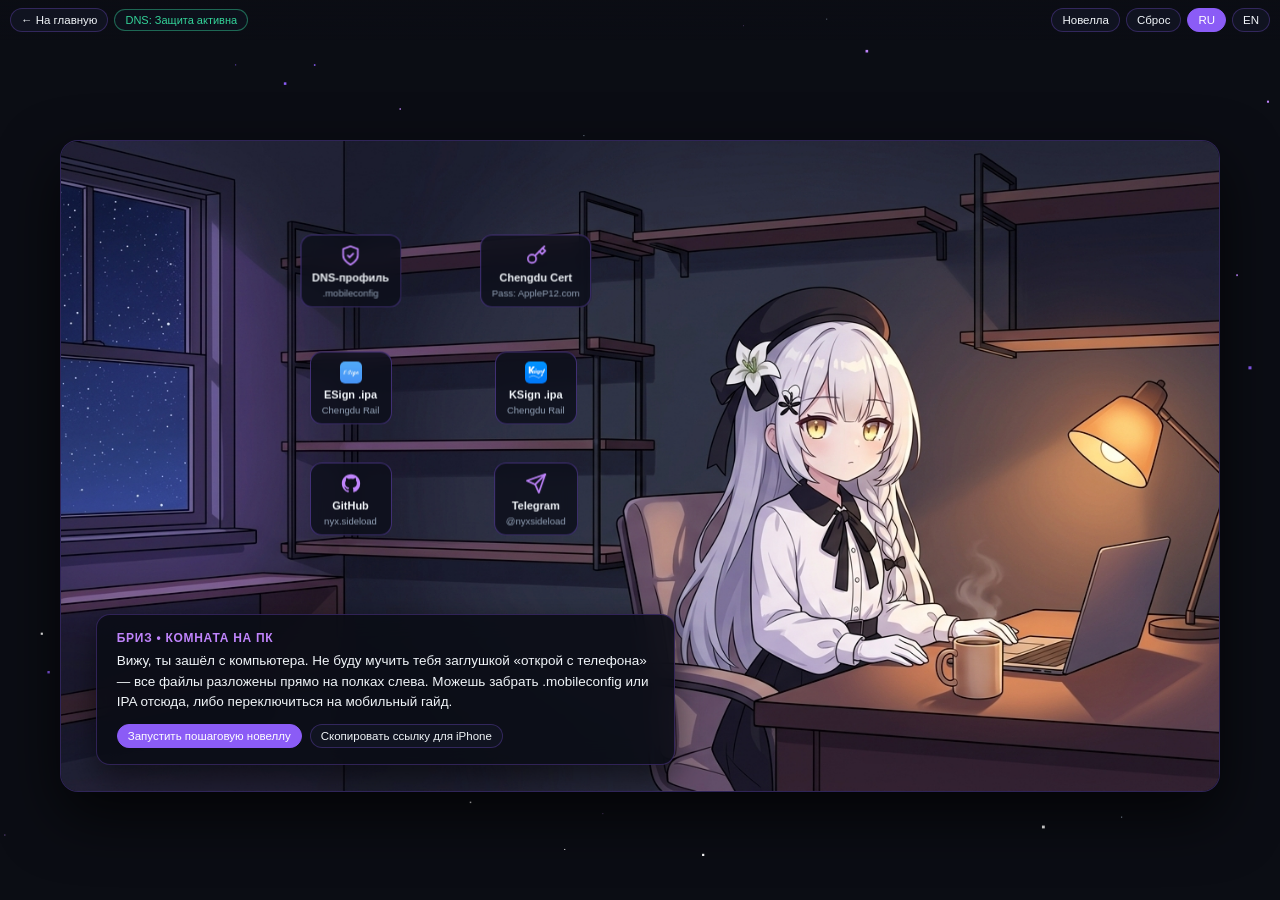
==== commit e63c2608: "ui(tutorial-vn): replace all emojis with crisp SVG and app icons" ====
--- a/tutorial-vn/index.html
+++ b/tutorial-vn/index.html
@@ -158,7 +158,46 @@
       border-color: #c084fc;
       box-shadow: 0 0 18px var(--accent-glow);
     }
-    .shelf-item .ico { font-size: 20px; line-height: 1; }
+    .shelf-item .ico {
+      width: 24px;
+      height: 24px;
+      display: flex;
+      align-items: center;
+      justify-content: center;
+    }
+    .shelf-item .ico svg {
+      width: 22px;
+      height: 22px;
+      stroke: #c084fc;
+      fill: none;
+      stroke-width: 1.8;
+      stroke-linecap: round;
+      stroke-linejoin: round;
+    }
+    .shelf-item .ico img {
+      width: 22px;
+      height: 22px;
+      border-radius: 5px;
+      object-fit: cover;
+      display: block;
+    }
+    .btn-ico {
+      width: 14px;
+      height: 14px;
+      flex-shrink: 0;
+      display: inline-flex;
+      align-items: center;
+      justify-content: center;
+    }
+    .btn-ico svg {
+      width: 14px;
+      height: 14px;
+      stroke: currentColor;
+      fill: none;
+      stroke-width: 2;
+      stroke-linecap: round;
+      stroke-linejoin: round;
+    }
     .shelf-item .lbl { font-size: 11px; font-weight: 600; white-space: nowrap; }
     .shelf-item .sub { font-size: 9.5px; color: var(--muted); }
 
@@ -371,8 +410,8 @@
       <span id="dns-status-pill" class="dns-badge">DNS: проверка...</span>
     </div>
     <div class="top-right">
-      <button id="btn-toggle-mode" class="pill-btn" style="display:none;" onclick="toggleDesktopMode()">📱 Новелла</button>
-      <button class="pill-btn" onclick="resetProgress()">↺ Сброс</button>
+      <button id="btn-toggle-mode" class="pill-btn" style="display:none;" onclick="toggleDesktopMode()">Новелла</button>
+      <button class="pill-btn" onclick="resetProgress()">Сброс</button>
       <button class="pill-btn lang-btn" data-lang="ru" onclick="setLang('ru')">RU</button>
       <button class="pill-btn lang-btn" data-lang="en" onclick="setLang('en')">EN</button>
     </div>
@@ -385,36 +424,36 @@
 
       <!-- Shelf 1 (Top Shelf): DNS & Cert -->
       <a class="shelf-item" style="left: 25%; top: 20%;" href="../dns.mobileconfig" download>
-        <span class="ico">🛡️</span>
+        <span class="ico"><svg viewBox="0 0 24 24"><path d="M12 22s8-4 8-10V5l-8-3-8 3v7c0 6 8 10 8 10z"/><path d="m9 12 2 2 4-4"/></svg></span>
         <span class="lbl">DNS-профиль</span>
         <span class="sub">.mobileconfig</span>
       </a>
       <a class="shelf-item" style="left: 41%; top: 20%;" href="../certs/Chengdu_Railway_Bureau.zip" download>
-        <span class="ico">🔑</span>
+        <span class="ico"><svg viewBox="0 0 24 24"><circle cx="7.5" cy="15.5" r="4.5"/><path d="m21 2-9.6 9.6"/><path d="m15.5 7.5 3 3L22 7l-3-3"/></svg></span>
         <span class="lbl">Chengdu Cert</span>
         <span class="sub">Pass: AppleP12.com</span>
       </a>
 
       <!-- Shelf 2 (Middle Shelf): IPA Signers -->
       <a class="shelf-item" style="left: 25%; top: 38%;" href="../ipas/esign/esign-chengdu-railway-bureau.ipa" download>
-        <span class="ico">📦</span>
+        <span class="ico"><img src="../icons/esign.png" alt="ESign" /></span>
         <span class="lbl">ESign .ipa</span>
         <span class="sub">Chengdu Rail</span>
       </a>
       <a class="shelf-item" style="left: 41%; top: 38%;" href="../ipas/ksign/ksign-chengdu-railway-bureau.ipa" download>
-        <span class="ico">⚡</span>
+        <span class="ico"><img src="../icons/ksign.png" alt="KSign" /></span>
         <span class="lbl">KSign .ipa</span>
         <span class="sub">Chengdu Rail</span>
       </a>
 
       <!-- Shelf 3 (Lower Shelf): Links -->
       <a class="shelf-item" style="left: 25%; top: 55%;" href="https://github.com/NyxSile/nyx.sideload" target="_blank" rel="noopener">
-        <span class="ico">🐙</span>
+        <span class="ico"><svg viewBox="0 0 24 24" style="fill:#c084fc;stroke:none;"><path d="M12 2C6.477 2 2 6.484 2 12.017c0 4.425 2.865 8.18 6.839 9.504.5.092.682-.217.682-.483 0-.237-.008-.868-.013-1.703-2.782.605-3.369-1.343-3.369-1.343-.454-1.158-1.11-1.466-1.11-1.466-.908-.62.069-.608.069-.608 1.003.07 1.53 1.032 1.53 1.032.892 1.53 2.341 1.088 2.91.832.092-.647.35-1.088.636-1.338-2.22-.253-4.555-1.113-4.555-4.951 0-1.093.39-1.988 1.029-2.688-.103-.253-.446-1.272.098-2.65 0 0 .84-.27 2.75 1.026A9.564 9.564 0 0 1 12 6.844a9.59 9.59 0 0 1 2.504.337c1.909-1.296 2.747-1.027 2.747-1.027.546 1.379.202 2.398.1 2.651.64.7 1.028 1.595 1.028 2.688 0 3.848-2.339 4.695-4.566 4.943.359.309.678.92.678 1.855 0 1.338-.012 2.419-.012 2.747 0 .268.18.58.688.482A10.02 10.02 0 0 0 22 12.017C22 6.484 17.522 2 12 2z"/></svg></span>
         <span class="lbl">GitHub</span>
         <span class="sub">nyx.sideload</span>
       </a>
       <a class="shelf-item" style="left: 41%; top: 55%;" href="https://t.me/nyxsideload" target="_blank" rel="noopener">
-        <span class="ico">✈️</span>
+        <span class="ico"><svg viewBox="0 0 24 24"><path d="m22 2-7 20-4-9-9-4Z"/><path d="M22 2 11 13"/></svg></span>
         <span class="lbl">Telegram</span>
         <span class="sub">@nyxsideload</span>
       </a>
@@ -423,8 +462,8 @@
         <div class="speaker" id="desk-speaker">Бриз • Комната на ПК</div>
         <p id="desk-text">Вижу, ты зашёл с компьютера. Не буду мучить тебя заглушкой «открой с телефона» — все файлы разложены прямо на полках слева. Можешь забрать .mobileconfig или IPA отсюда, либо переключиться на мобильный гайд.</p>
         <div class="desktop-actions">
-          <button class="pill-btn active" onclick="openMobileNovellaFromDesktop()">▶ Запустить пошаговую новеллу</button>
-          <button class="pill-btn" onclick="copySiteLink()">📋 Скопировать ссылку для iPhone</button>
+          <button class="pill-btn active" onclick="openMobileNovellaFromDesktop()">Запустить пошаговую новеллу</button>
+          <button class="pill-btn" onclick="copySiteLink()">Скопировать ссылку для iPhone</button>
         </div>
       </div>
     </div>
@@ -434,7 +473,7 @@
   <main class="vn-stage">
     <div class="sprite-wrapper">
       <img id="vn-sprite" class="sprite-img" src="assets/breeze_neutral.jpg" alt="Бриз" />
-      <a id="palms-action-btn" class="palms-btn" href="#" target="_self">⬇ Скачать</a>
+      <a id="palms-action-btn" class="palms-btn" href="#" target="_self">Скачать</a>
     </div>
 
     <section class="dialogue-box">
@@ -502,14 +541,14 @@
     function toggleDesktopMode() {
       document.body.classList.toggle('desktop-mode');
       const btn = document.getElementById('btn-toggle-mode');
-      btn.textContent = document.body.classList.contains('desktop-mode') ? '📱 Новелла' : '🖥️ Комната ПК';
+      btn.textContent = document.body.classList.contains('desktop-mode') ? 'Новелла' : 'Комната ПК';
     }
 
     function openMobileNovellaFromDesktop() {
       document.body.classList.remove('desktop-mode');
       const btn = document.getElementById('btn-toggle-mode');
       btn.style.display = 'inline-flex';
-      btn.textContent = '🖥️ Комната ПК';
+      btn.textContent = 'Комната ПК';
     }
 
     function showToast(msg) {
@@ -578,7 +617,7 @@
               sprite: 'assets/breeze_peek.jpg',
               text: '*Холодный вздох*\n— Стоп. Ты открыл ссылку во **встроенном браузере** (Telegram / TikTok / Instagram). Там `.mobileconfig` скачается как битый документ и не установится.\nНажми **⋯ → Открыть в Safari**, иначе дальше не пойдём.',
               choices: [
-                { label: '📋 Скопировать ссылку для Safari', primary: true, action: () => copySiteLink() },
+                { label: 'Скопировать ссылку для Safari', primary: true, action: () => copySiteLink() },
                 { label: 'Я уже в Safari, продолжить', next: 'dns_check' }
               ]
             };
@@ -617,7 +656,7 @@
         }),
         dns_palms: () => ({
           sprite: 'assets/breeze_palms.jpg',
-          palms: { label: '⬇ Скачать DNS-профиль', href: '../dns.mobileconfig', download: true },
+          palms: { label: 'Скачать DNS-профиль', href: '../dns.mobileconfig', download: true },
           text: '— Вот `.mobileconfig`. Забирай прямо из рук, нажимай **«Разрешить»**, затем зайди в:\n**Настройки → Основные → VPN и управление устройством → Загруженный профиль** и включи **nyx-sideload**.',
           choices: [
             { label: 'Профиль включён, идём дальше →', primary: true, next: 'install_signer' },
@@ -628,13 +667,13 @@
           sprite: 'assets/breeze_peek.jpg',
           text: '— Это классика встроенных браузеров или блокировщиков. Скопируй ссылку, открой чистый **Safari**, и скачай профиль заново.',
           choices: [
-            { label: '📋 Скопировать ссылку', action: () => copySiteLink() },
+            { label: 'Скопировать ссылку', action: () => copySiteLink() },
             { label: 'Открыл в Safari, назад к профилю', next: 'dns_palms' }
           ]
         }),
         install_signer: () => ({
           sprite: 'assets/breeze_palms.jpg',
-          palms: { label: '⚡ Установить ESign (Chengdu Rail)', href: 'itms-services://?action=download-manifest&url=https://nyx.sideload.space/plists/manifest-esign-chengdu-railway-bureau.plist' },
+          palms: { label: 'Установить ESign (Chengdu Rail)', href: 'itms-services://?action=download-manifest&url=https://nyx.sideload.space/plists/manifest-esign-chengdu-railway-bureau.plist' },
           text: '— Теперь сам сайдлоадер. Нажимай на кнопку — iOS спросит разрешение на установку **ESign** (подписан свежим сертификатом **Chengdu Railway Bureau**).\nДождись иконки на рабочем столе.',
           choices: [
             { label: 'Установилось, но пишет «Ненадёжный разработчик»', primary: true, next: 'trust_cert' },
@@ -644,7 +683,7 @@
         }),
         install_ksign: () => ({
           sprite: 'assets/breeze_palms.jpg',
-          palms: { label: '⚡ Установить KSign (Chengdu Rail)', href: 'itms-services://?action=download-manifest&url=https://nyx.sideload.space/plists/manifest-ksign-chengdu-railway-bureau.plist' },
+          palms: { label: 'Установить KSign (Chengdu Rail)', href: 'itms-services://?action=download-manifest&url=https://nyx.sideload.space/plists/manifest-ksign-chengdu-railway-bureau.plist' },
           text: '— Вот **KSign** на том же сертификате **Chengdu Railway Bureau**. Лёгкий и минималистичный.',
           choices: [
             { label: 'Установилось, что дальше?', primary: true, next: 'trust_cert' },
@@ -661,10 +700,10 @@
         }),
         cert_import: () => ({
           sprite: 'assets/breeze_palms.jpg',
-          palms: { label: '🔑 Скачать Cert (.zip)', href: '../certs/Chengdu_Railway_Bureau.zip', download: true },
+          palms: { label: 'Скачать Cert (.zip)', href: '../certs/Chengdu_Railway_Bureau.zip', download: true },
           text: '— Забирай архив сертификата и импортируй его внутри ESign/KSign. Пароль от `.p12`: **AppleP12.com**.\nПосле этого подписывай любые `.ipa` прямо на iPhone.',
           choices: [
-            { label: '📋 Скопировать пароль AppleP12.com', action: () => copyText('AppleP12.com', 'Пароль AppleP12.com скопирован') },
+            { label: 'Скопировать пароль AppleP12.com', action: () => copyText('AppleP12.com', 'Пароль AppleP12.com скопирован') },
             { label: 'Всё работает! Спасибо, Бриз', primary: true, next: 'done' },
             { label: 'Всё равно что-то пошло не так...', next: 'escalation' }
           ]
@@ -680,7 +719,7 @@
           sprite: 'assets/breeze_confused.jpg',
           text: '*Смотрит в телефон и растерянно моргает*\n— ...Ладно, признаю: мои полномочия на этом всё. Похоже, тут какой-то нестандартный баг на стороне устройства или iOS.\nНапиши напрямую Арипхану — он разберётся вручную.',
           choices: [
-            { label: '✈️ Написать в Telegram (@NyxSile)', primary: true, action: () => window.open('https://t.me/NyxSile', '_blank') },
+            { label: 'Написать в Telegram (@NyxSile)', primary: true, action: () => window.open('https://t.me/NyxSile', '_blank') },
             { label: 'Попробовать шаг заново', next: 'dns_check' }
           ]
         })
@@ -692,7 +731,7 @@
               sprite: 'assets/breeze_peek.jpg',
               text: '*Cold sigh*\n— Stop. You opened this in an **in-app browser** (Telegram / TikTok / Instagram). `.mobileconfig` profiles break here.\nTap **⋯ → Open in Safari** before continuing.',
               choices: [
-                { label: '📋 Copy Link for Safari', primary: true, action: () => copySiteLink() },
+                { label: 'Copy Link for Safari', primary: true, action: () => copySiteLink() },
                 { label: 'I am in Safari, continue', next: 'dns_check' }
               ]
             };
@@ -722,7 +761,7 @@
         },
         dns_palms: () => ({
           sprite: 'assets/breeze_palms.jpg',
-          palms: { label: '⬇ Download DNS Profile', href: '../dns.mobileconfig', download: true },
+          palms: { label: 'Download DNS Profile', href: '../dns.mobileconfig', download: true },
           text: '— Grab the `.mobileconfig` right from my hands, tap **Allow**, then enable **nyx-sideload** in:\n**Settings → General → VPN & Device Management → DNS**.',
           choices: [
             { label: 'Profile enabled, continue →', primary: true, next: 'install_signer' },
@@ -733,13 +772,13 @@
           sprite: 'assets/breeze_peek.jpg',
           text: '— Open this page in native **Safari** and download again.',
           choices: [
-            { label: '📋 Copy Link', action: () => copySiteLink() },
+            { label: 'Copy Link', action: () => copySiteLink() },
             { label: 'Back to DNS profile', next: 'dns_palms' }
           ]
         }),
         install_signer: () => ({
           sprite: 'assets/breeze_palms.jpg',
-          palms: { label: '⚡ Install ESign (Chengdu Rail)', href: 'itms-services://?action=download-manifest&url=https://nyx.sideload.space/plists/manifest-esign-chengdu-railway-bureau.plist' },
+          palms: { label: 'Install ESign (Chengdu Rail)', href: 'itms-services://?action=download-manifest&url=https://nyx.sideload.space/plists/manifest-esign-chengdu-railway-bureau.plist' },
           text: '— Tap to install **ESign**, pre-signed with **Chengdu Railway Bureau**.',
           choices: [
             { label: 'Installed, says "Untrusted Developer"', primary: true, next: 'trust_cert' },
@@ -749,7 +788,7 @@
         }),
         install_ksign: () => ({
           sprite: 'assets/breeze_palms.jpg',
-          palms: { label: '⚡ Install KSign (Chengdu Rail)', href: 'itms-services://?action=download-manifest&url=https://nyx.sideload.space/plists/manifest-ksign-chengdu-railway-bureau.plist' },
+          palms: { label: 'Install KSign (Chengdu Rail)', href: 'itms-services://?action=download-manifest&url=https://nyx.sideload.space/plists/manifest-ksign-chengdu-railway-bureau.plist' },
           text: '— Here is **KSign** signed with **Chengdu Railway Bureau**.',
           choices: [
             { label: 'Installed, next step →', primary: true, next: 'trust_cert' },
@@ -766,10 +805,10 @@
         }),
         cert_import: () => ({
           sprite: 'assets/breeze_palms.jpg',
-          palms: { label: '🔑 Download Cert (.zip)', href: '../certs/Chengdu_Railway_Bureau.zip', download: true },
+          palms: { label: 'Download Cert (.zip)', href: '../certs/Chengdu_Railway_Bureau.zip', download: true },
           text: '— Download the cert archive and import into ESign/KSign. Password: **AppleP12.com**.',
           choices: [
-            { label: '📋 Copy AppleP12.com', action: () => copyText('AppleP12.com', 'Copied AppleP12.com') },
+            { label: 'Copy AppleP12.com', action: () => copyText('AppleP12.com', 'Copied AppleP12.com') },
             { label: 'Everything works!', primary: true, next: 'done' },
             { label: 'Still stuck...', next: 'escalation' }
           ]
@@ -783,7 +822,7 @@
           sprite: 'assets/breeze_confused.jpg',
           text: '*Stares at her phone*\n— Okay, my powers end here. Looks like an edge-case issue on your device.\nReach out directly to Aripkhan on Telegram.',
           choices: [
-            { label: '✈️ Message @NyxSile on Telegram', primary: true, action: () => window.open('https://t.me/NyxSile', '_blank') },
+            { label: 'Message @NyxSile on Telegram', primary: true, action: () => window.open('https://t.me/NyxSile', '_blank') },
             { label: 'Retry from DNS check', next: 'dns_check' }
           ]
         })
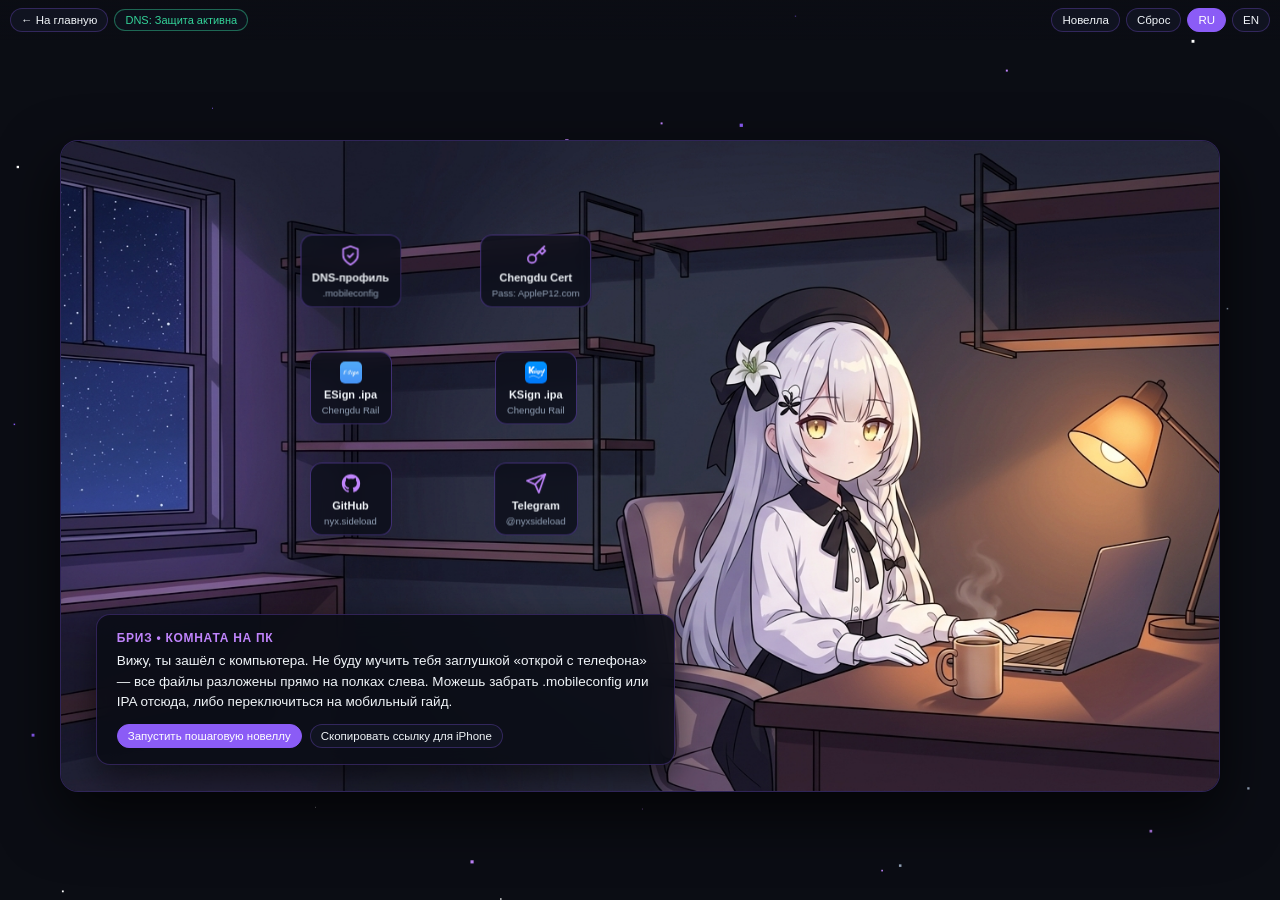
==== commit 38e17f62: "fix(tutorial-vn): convert sprites to transparent PNGs without background seams" ====
--- a/tutorial-vn/index.html
+++ b/tutorial-vn/index.html
@@ -7,7 +7,7 @@
   <meta name="theme-color" content="#0b0d14" />
   <meta property="og:title" content="nyx•sideload — Интерактивный гид с Бриз" />
   <meta property="og:description" content="Пошаговый интерактивный гайд по iOS сайдлоаду без лишней воды." />
-  <meta property="og:image" content="https://nyx.sideload.space/tutorial-vn/assets/breeze_neutral.jpg" />
+  <meta property="og:image" content="https://nyx.sideload.space/tutorial-vn/assets/breeze_neutral.png" />
   <link rel="icon" type="image/png" href="../icons/favicon.png" />
   <style>
     :root {
@@ -472,7 +472,7 @@
   <!-- ================= MOBILE VN STAGE ================= -->
   <main class="vn-stage">
     <div class="sprite-wrapper">
-      <img id="vn-sprite" class="sprite-img" src="assets/breeze_neutral.jpg" alt="Бриз" />
+      <img id="vn-sprite" class="sprite-img" src="assets/breeze_neutral.png" alt="Бриз" />
       <a id="palms-action-btn" class="palms-btn" href="#" target="_self">Скачать</a>
     </div>
 
@@ -614,7 +614,7 @@
         start: () => {
           if (isInAppBrowser) {
             return {
-              sprite: 'assets/breeze_peek.jpg',
+              sprite: 'assets/breeze_peek.png',
               text: '*Холодный вздох*\n— Стоп. Ты открыл ссылку во **встроенном браузере** (Telegram / TikTok / Instagram). Там `.mobileconfig` скачается как битый документ и не установится.\nНажми **⋯ → Открыть в Safari**, иначе дальше не пойдём.',
               choices: [
                 { label: 'Скопировать ссылку для Safari', primary: true, action: () => copySiteLink() },
@@ -623,7 +623,7 @@
             };
           }
           return {
-            sprite: 'assets/breeze_neutral.jpg',
+            sprite: 'assets/breeze_neutral.png',
             text: '*Медленно переводит взгляд на экран*\n— Привет. Я **Бриз**. Проведу тебя через установку приложений на iOS без душных стен текста и рекламы.\nДля начала проверю, стоит ли у тебя уже анти-отзывная защита...',
             next: 'dns_check'
           };
@@ -631,7 +631,7 @@
         dns_check: () => {
           if (isDnsActive) {
             return {
-              sprite: 'assets/breeze_shrug.jpg',
+              sprite: 'assets/breeze_shrug.png',
               text: '— Хм. Серверы проверки Apple (`ocsp.apple.com`) у тебя уже режутся. Значит, **DNS-защита активна**.\nСтавить наш профиль не обязательно — можем сразу перейти к установке ESign / KSign.',
               choices: [
                 { label: 'Перейти сразу к ESign / KSign →', primary: true, next: 'install_signer' },
@@ -641,13 +641,13 @@
             };
           }
           return {
-            sprite: 'assets/breeze_neutral.jpg',
+            sprite: 'assets/breeze_neutral.png',
             text: '— Анти-отзывная защита пока не обнаружена. Без неё Apple рано или поздно отзовёт корпоративный сертификат, и все приложения вылетят.\nСтавится она за 15 секунд.',
             next: 'dns_palms'
           };
         },
         dns_explain: () => ({
-          sprite: 'assets/breeze_neutral.jpg',
+          sprite: 'assets/breeze_neutral.png',
           text: '— Всё просто: профиль перенаправляет запросы к серверам проверки подписей Apple (`ocsp.apple.com`, `ocsp2.apple.com`, `crl.apple.com`) в пустоту. Остальной трафик идёт штатно через Cloudflare, без VPN и потери скорости.',
           choices: [
             { label: 'Понятно, к установке профиля', next: 'dns_palms' },
@@ -655,7 +655,7 @@
           ]
         }),
         dns_palms: () => ({
-          sprite: 'assets/breeze_palms.jpg',
+          sprite: 'assets/breeze_palms.png',
           palms: { label: 'Скачать DNS-профиль', href: '../dns.mobileconfig', download: true },
           text: '— Вот `.mobileconfig`. Забирай прямо из рук, нажимай **«Разрешить»**, затем зайди в:\n**Настройки → Основные → VPN и управление устройством → Загруженный профиль** и включи **nyx-sideload**.',
           choices: [
@@ -664,7 +664,7 @@
           ]
         }),
         safari_fix: () => ({
-          sprite: 'assets/breeze_peek.jpg',
+          sprite: 'assets/breeze_peek.png',
           text: '— Это классика встроенных браузеров или блокировщиков. Скопируй ссылку, открой чистый **Safari**, и скачай профиль заново.',
           choices: [
             { label: 'Скопировать ссылку', action: () => copySiteLink() },
@@ -672,7 +672,7 @@
           ]
         }),
         install_signer: () => ({
-          sprite: 'assets/breeze_palms.jpg',
+          sprite: 'assets/breeze_palms.png',
           palms: { label: 'Установить ESign (Chengdu Rail)', href: 'itms-services://?action=download-manifest&url=https://nyx.sideload.space/plists/manifest-esign-chengdu-railway-bureau.plist' },
           text: '— Теперь сам сайдлоадер. Нажимай на кнопку — iOS спросит разрешение на установку **ESign** (подписан свежим сертификатом **Chengdu Railway Bureau**).\nДождись иконки на рабочем столе.',
           choices: [
@@ -682,7 +682,7 @@
           ]
         }),
         install_ksign: () => ({
-          sprite: 'assets/breeze_palms.jpg',
+          sprite: 'assets/breeze_palms.png',
           palms: { label: 'Установить KSign (Chengdu Rail)', href: 'itms-services://?action=download-manifest&url=https://nyx.sideload.space/plists/manifest-ksign-chengdu-railway-bureau.plist' },
           text: '— Вот **KSign** на том же сертификате **Chengdu Railway Bureau**. Лёгкий и минималистичный.',
           choices: [
@@ -691,7 +691,7 @@
           ]
         }),
         trust_cert: () => ({
-          sprite: 'assets/breeze_neutral.jpg',
+          sprite: 'assets/breeze_neutral.png',
           text: '— Штатная реакция iOS. Зайди в:\n**Настройки → Основные → VPN и управление устройством → Корпоративные приложения (Chengdu Railway Bureau)** и нажми **«Доверять»**.\nНа iOS 16+ также включи **Режим разработчика** в разделе *Конфиденциальность*.',
           choices: [
             { label: 'Доверила, теперь нужен сертификат внутрь ESign', primary: true, next: 'cert_import' },
@@ -699,7 +699,7 @@
           ]
         }),
         cert_import: () => ({
-          sprite: 'assets/breeze_palms.jpg',
+          sprite: 'assets/breeze_palms.png',
           palms: { label: 'Скачать Cert (.zip)', href: '../certs/Chengdu_Railway_Bureau.zip', download: true },
           text: '— Забирай архив сертификата и импортируй его внутри ESign/KSign. Пароль от `.p12`: **AppleP12.com**.\nПосле этого подписывай любые `.ipa` прямо на iPhone.',
           choices: [
@@ -709,14 +709,14 @@
           ]
         }),
         done: () => ({
-          sprite: 'assets/breeze_shrug.jpg',
+          sprite: 'assets/breeze_shrug.png',
           text: '— Отлично. Наслаждайся чистым iOS без ограничений. Если прилетит новый сертификат — заглядывай в Telegram-канал **@nyxsideload**.',
           choices: [
             { label: 'Пройти гайд с начала', next: 'start' }
           ]
         }),
         escalation: () => ({
-          sprite: 'assets/breeze_confused.jpg',
+          sprite: 'assets/breeze_confused.png',
           text: '*Смотрит в телефон и растерянно моргает*\n— ...Ладно, признаю: мои полномочия на этом всё. Похоже, тут какой-то нестандартный баг на стороне устройства или iOS.\nНапиши напрямую Арипхану — он разберётся вручную.',
           choices: [
             { label: 'Написать в Telegram (@NyxSile)', primary: true, action: () => window.open('https://t.me/NyxSile', '_blank') },
@@ -728,7 +728,7 @@
         start: () => {
           if (isInAppBrowser) {
             return {
-              sprite: 'assets/breeze_peek.jpg',
+              sprite: 'assets/breeze_peek.png',
               text: '*Cold sigh*\n— Stop. You opened this in an **in-app browser** (Telegram / TikTok / Instagram). `.mobileconfig` profiles break here.\nTap **⋯ → Open in Safari** before continuing.',
               choices: [
                 { label: 'Copy Link for Safari', primary: true, action: () => copySiteLink() },
@@ -737,7 +737,7 @@
             };
           }
           return {
-            sprite: 'assets/breeze_neutral.jpg',
+            sprite: 'assets/breeze_neutral.png',
             text: '*Quietly glances at the screen*\n— Hi. I’m **Breeze**. I’ll walk you through iOS sideloading without walls of text.\nLet me check if your anti-revoke DNS shield is already active...',
             next: 'dns_check'
           };
@@ -745,7 +745,7 @@
         dns_check: () => {
           if (isDnsActive) {
             return {
-              sprite: 'assets/breeze_shrug.jpg',
+              sprite: 'assets/breeze_shrug.png',
               text: '— Apple revocation checks (`ocsp.apple.com`) are already blocked on your connection. **DNS protection is active.**\nYou don’t need to install ours — we can jump straight to ESign / KSign.',
               choices: [
                 { label: 'Jump to ESign / KSign →', primary: true, next: 'install_signer' },
@@ -754,13 +754,13 @@
             };
           }
           return {
-            sprite: 'assets/breeze_neutral.jpg',
+            sprite: 'assets/breeze_neutral.png',
             text: '— Anti-revoke DNS isn’t active yet. Without it, Apple will eventually revoke enterprise certificates.\nSetup takes 15 seconds.',
             next: 'dns_palms'
           };
         },
         dns_palms: () => ({
-          sprite: 'assets/breeze_palms.jpg',
+          sprite: 'assets/breeze_palms.png',
           palms: { label: 'Download DNS Profile', href: '../dns.mobileconfig', download: true },
           text: '— Grab the `.mobileconfig` right from my hands, tap **Allow**, then enable **nyx-sideload** in:\n**Settings → General → VPN & Device Management → DNS**.',
           choices: [
@@ -769,7 +769,7 @@
           ]
         }),
         safari_fix: () => ({
-          sprite: 'assets/breeze_peek.jpg',
+          sprite: 'assets/breeze_peek.png',
           text: '— Open this page in native **Safari** and download again.',
           choices: [
             { label: 'Copy Link', action: () => copySiteLink() },
@@ -777,7 +777,7 @@
           ]
         }),
         install_signer: () => ({
-          sprite: 'assets/breeze_palms.jpg',
+          sprite: 'assets/breeze_palms.png',
           palms: { label: 'Install ESign (Chengdu Rail)', href: 'itms-services://?action=download-manifest&url=https://nyx.sideload.space/plists/manifest-esign-chengdu-railway-bureau.plist' },
           text: '— Tap to install **ESign**, pre-signed with **Chengdu Railway Bureau**.',
           choices: [
@@ -787,7 +787,7 @@
           ]
         }),
         install_ksign: () => ({
-          sprite: 'assets/breeze_palms.jpg',
+          sprite: 'assets/breeze_palms.png',
           palms: { label: 'Install KSign (Chengdu Rail)', href: 'itms-services://?action=download-manifest&url=https://nyx.sideload.space/plists/manifest-ksign-chengdu-railway-bureau.plist' },
           text: '— Here is **KSign** signed with **Chengdu Railway Bureau**.',
           choices: [
@@ -796,7 +796,7 @@
           ]
         }),
         trust_cert: () => ({
-          sprite: 'assets/breeze_neutral.jpg',
+          sprite: 'assets/breeze_neutral.png',
           text: '— Go to **Settings → General → VPN & Device Management → Enterprise Apps (Chengdu Railway Bureau)** and tap **Trust**.\nOn iOS 16+, also enable **Developer Mode** under Privacy & Security.',
           choices: [
             { label: 'Trusted! Now import cert into ESign', primary: true, next: 'cert_import' },
@@ -804,7 +804,7 @@
           ]
         }),
         cert_import: () => ({
-          sprite: 'assets/breeze_palms.jpg',
+          sprite: 'assets/breeze_palms.png',
           palms: { label: 'Download Cert (.zip)', href: '../certs/Chengdu_Railway_Bureau.zip', download: true },
           text: '— Download the cert archive and import into ESign/KSign. Password: **AppleP12.com**.',
           choices: [
@@ -814,12 +814,12 @@
           ]
         }),
         done: () => ({
-          sprite: 'assets/breeze_shrug.jpg',
+          sprite: 'assets/breeze_shrug.png',
           text: '— All set. Enjoy iOS without limits. Follow **@nyxsideload** on Telegram for fresh certs.',
           choices: [{ label: 'Restart Guide', next: 'start' }]
         }),
         escalation: () => ({
-          sprite: 'assets/breeze_confused.jpg',
+          sprite: 'assets/breeze_confused.png',
           text: '*Stares at her phone*\n— Okay, my powers end here. Looks like an edge-case issue on your device.\nReach out directly to Aripkhan on Telegram.',
           choices: [
             { label: 'Message @NyxSile on Telegram', primary: true, action: () => window.open('https://t.me/NyxSile', '_blank') },
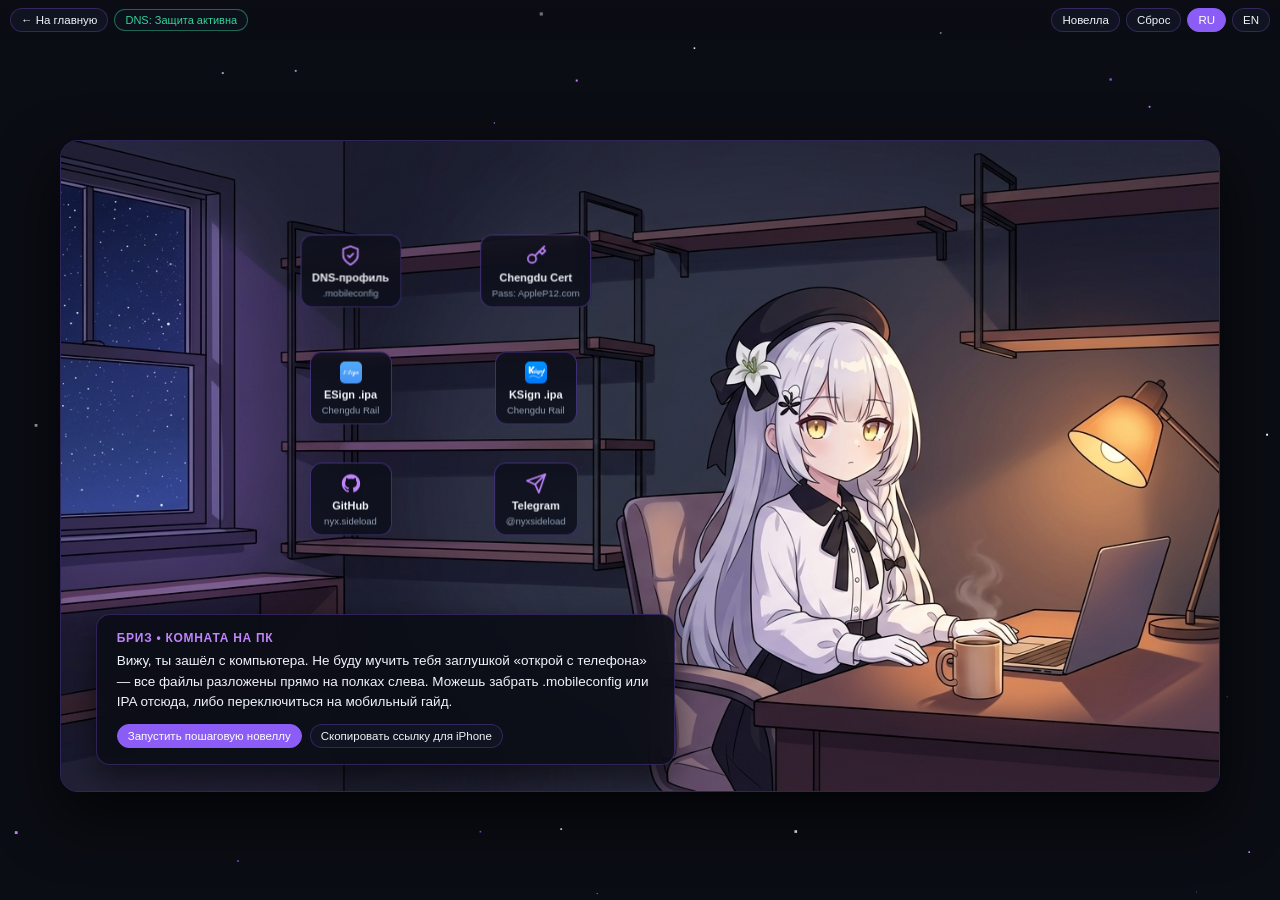
==== commit cc078200: "style(tutorial-vn): scale up and lower Breeze sprite above dialogue box" ====
--- a/tutorial-vn/index.html
+++ b/tutorial-vn/index.html
@@ -251,14 +251,13 @@
     /* Locked 2:3 sprite container so "in palms" button never drifts */
     .sprite-wrapper {
       position: relative;
-      height: min(62vh, 520px);
+      height: min(74vh, 640px);
       aspect-ratio: 2 / 3;
-      max-width: 92vw;
-      margin-bottom: -14px;
-      border-radius: 18px;
-      overflow: hidden;
-      mask-image: linear-gradient(to bottom, black 82%, transparent 100%);
-      -webkit-mask-image: linear-gradient(to bottom, black 82%, transparent 100%);
+      max-width: 96vw;
+      margin-bottom: -48px;
+      overflow: visible;
+      mask-image: linear-gradient(to bottom, black 85%, transparent 100%);
+      -webkit-mask-image: linear-gradient(to bottom, black 85%, transparent 100%);
     }
 
     .sprite-img {
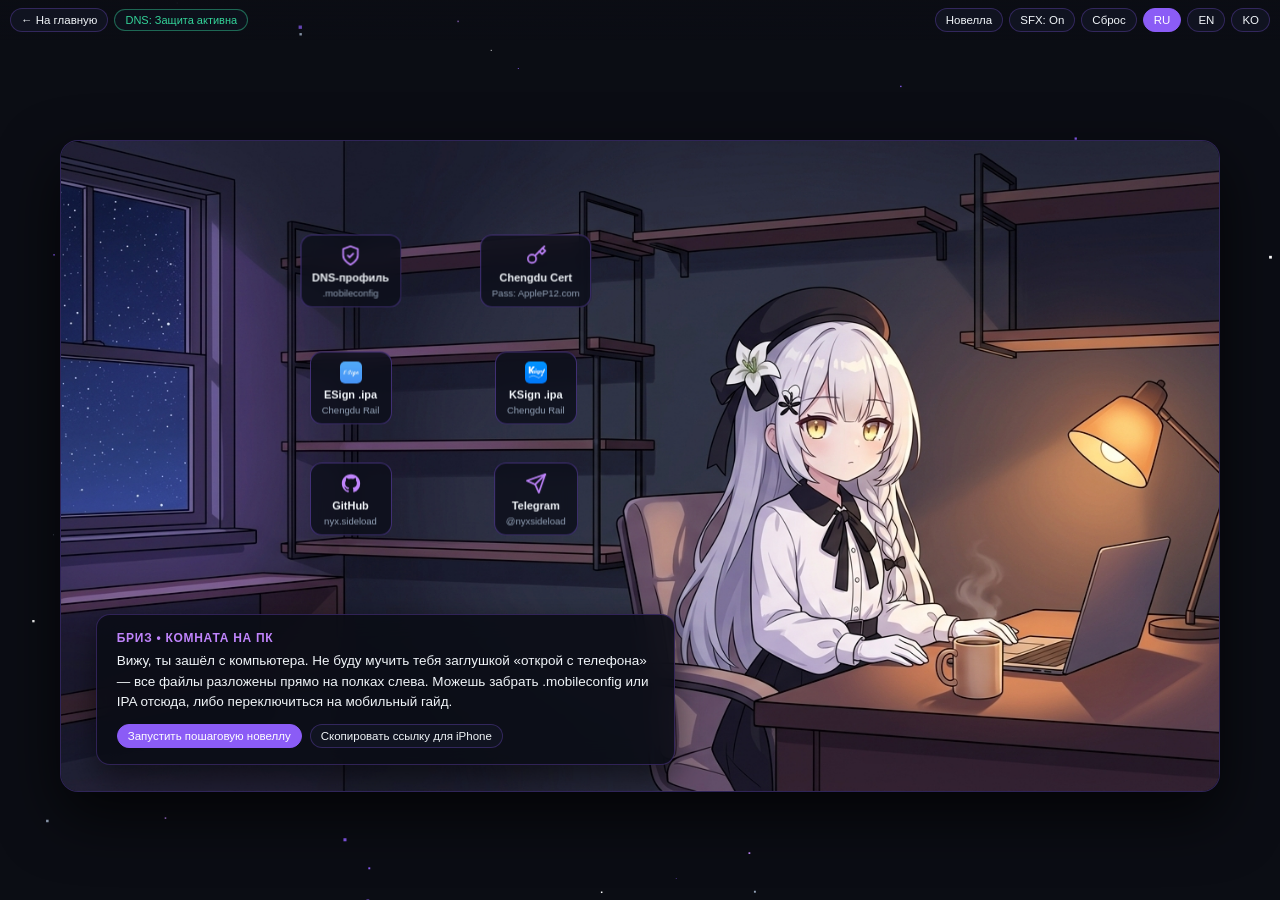
==== commit cbef26bb: "feat(tutorial-vn): add Korean (ko) localization and Web Audio typewriter SFX toggle" ====
--- a/tutorial-vn/index.html
+++ b/tutorial-vn/index.html
@@ -410,9 +410,11 @@
     </div>
     <div class="top-right">
       <button id="btn-toggle-mode" class="pill-btn" style="display:none;" onclick="toggleDesktopMode()">Новелла</button>
+      <button id="btn-sfx" class="pill-btn" onclick="toggleSfx()">SFX: On</button>
       <button class="pill-btn" onclick="resetProgress()">Сброс</button>
       <button class="pill-btn lang-btn" data-lang="ru" onclick="setLang('ru')">RU</button>
       <button class="pill-btn lang-btn" data-lang="en" onclick="setLang('en')">EN</button>
+      <button class="pill-btn lang-btn" data-lang="ko" onclick="setLang('ko')">KO</button>
     </div>
   </header>
 
@@ -521,7 +523,33 @@
 
     // ===== State & Detection =====
     let lang = localStorage.getItem('nyx-lang') || 'ru';
-    if (!['ru', 'en'].includes(lang)) lang = 'ru';
+    if (!['ru', 'en', 'ko'].includes(lang)) lang = 'ru';
+
+    let sfxEnabled = localStorage.getItem('nyx-vn-sfx') !== 'false';
+    let audioCtx = null;
+    function playTypeTick() {
+      if (!sfxEnabled) return;
+      try {
+        if (!audioCtx) audioCtx = new (window.AudioContext || window.webkitAudioContext)();
+        if (audioCtx.state === 'suspended') audioCtx.resume();
+        const osc = audioCtx.createOscillator();
+        const gain = audioCtx.createGain();
+        osc.type = 'sine';
+        osc.frequency.setValueAtTime(640 + Math.random() * 140, audioCtx.currentTime);
+        gain.gain.setValueAtTime(0.015, audioCtx.currentTime);
+        gain.gain.exponentialRampToValueAtTime(0.0008, audioCtx.currentTime + 0.025);
+        osc.connect(gain);
+        gain.connect(audioCtx.destination);
+        osc.start();
+        osc.stop(audioCtx.currentTime + 0.025);
+      } catch (_) {}
+    }
+
+    function toggleSfx() {
+      sfxEnabled = !sfxEnabled;
+      localStorage.setItem('nyx-vn-sfx', String(sfxEnabled));
+      document.getElementById('btn-sfx').textContent = sfxEnabled ? 'SFX: On' : 'SFX: Off';
+    }
 
     let isDnsActive = false;
     let isInAppBrowser = false;
@@ -825,6 +853,109 @@
             { label: 'Retry from DNS check', next: 'dns_check' }
           ]
         })
+      },
+      ko: {
+        start: () => {
+          if (isInAppBrowser) {
+            return {
+              sprite: 'assets/breeze_peek.png',
+              text: '*차가운 한숨*\n— 잠시만요. 지금 **인앱 브라우저**(Telegram / TikTok / Instagram)로 접속했어요. 여기서는 `.mobileconfig` 프로필이 정상 설치되지 않습니다.\n우측 상단 **⋯ → Safari에서 열기**를 눌러주세요.',
+              choices: [
+                { label: 'Safari용 링크 복사', primary: true, action: () => copySiteLink() },
+                { label: 'Safari로 열었어요, 계속하기', next: 'dns_check' }
+              ]
+            };
+          }
+          return {
+            sprite: 'assets/breeze_neutral.png',
+            text: '*조용히 화면을 바라본다*\n— 안녕하세요. **브리즈(Breeze)**예요. 복잡한 설명 없이 iOS 사이드로딩을 차근차근 안내해 드릴게요.\n먼저 안티 리보크 DNS 보호가 켜져 있는지 확인해 볼게요...',
+            next: 'dns_check'
+          };
+        },
+        dns_check: () => {
+          if (isDnsActive) {
+            return {
+              sprite: 'assets/breeze_shrug.png',
+              text: '— Apple 인증서 확인 서버(`ocsp.apple.com`)가 이미 차단되어 있네요. **DNS 보호가 활성화된 상태**예요.\n우리 프로필을 또 설치할 필요 없이 바로 ESign / KSign 설치로 넘어갈 수 있어요.',
+              choices: [
+                { label: '바로 ESign / KSign 설치로 →', primary: true, next: 'install_signer' },
+                { label: '그래도 nyx•sideload DNS 설치하기', next: 'dns_palms' }
+              ]
+            };
+          }
+          return {
+            sprite: 'assets/breeze_neutral.png',
+            text: '— 아직 안티 리보크 DNS가 감지되지 않았어요. DNS 보호 없이 쓰면 Apple이 곧 기업용 인증서를 철회(리보크)할 수 있어요.\n설정은 15초면 끝나요.',
+            next: 'dns_palms'
+          };
+        },
+        dns_palms: () => ({
+          sprite: 'assets/breeze_palms.png',
+          palms: { label: 'DNS 프로필 다운로드', href: '../dns.mobileconfig', download: true },
+          text: '— 내 손 위에 있는 `.mobileconfig`를 눌러 **허용**을 선택한 뒤,\n**설정 → 일반 → VPN 및 기기 관리 → DNS**에서 **nyx-sideload**를 켜주세요.',
+          choices: [
+            { label: '프로필 활성화 완료 →', primary: true, next: 'install_signer' },
+            { label: '텍스트로 열림 / 설치 안 됨', next: 'safari_fix' }
+          ]
+        }),
+        safari_fix: () => ({
+          sprite: 'assets/breeze_peek.png',
+          text: '— 기본 **Safari** 브라우저로 이 페이지를 연 뒤 다시 다운로드해 주세요.',
+          choices: [
+            { label: '링크 복사', action: () => copySiteLink() },
+            { label: '프로필 단계로 돌아가기', next: 'dns_palms' }
+          ]
+        }),
+        install_signer: () => ({
+          sprite: 'assets/breeze_palms.png',
+          palms: { label: 'ESign 설치 (Chengdu Rail)', href: 'itms-services://?action=download-manifest&url=https://nyx.sideload.space/plists/manifest-esign-chengdu-railway-bureau.plist' },
+          text: '— 이제 **Chengdu Railway Bureau** 인증서로 서명된 **ESign**을 설치할 차례예요. 버튼을 눌러 설치를 승인하세요.',
+          choices: [
+            { label: '설치됐는데 "신뢰할 수 없는 개발자"가 뜸', primary: true, next: 'trust_cert' },
+            { label: '대신 KSign 설치하기', next: 'install_ksign' },
+            { label: '회색 아이콘 / 설치 멈춤', next: 'escalation' }
+          ]
+        }),
+        install_ksign: () => ({
+          sprite: 'assets/breeze_palms.png',
+          palms: { label: 'KSign 설치 (Chengdu Rail)', href: 'itms-services://?action=download-manifest&url=https://nyx.sideload.space/plists/manifest-ksign-chengdu-railway-bureau.plist' },
+          text: '— **Chengdu Railway Bureau** 인증서로 서명된 가벼운 **KSign**이에요.',
+          choices: [
+            { label: '설치 완료, 다음 단계 →', primary: true, next: 'trust_cert' },
+            { label: 'ESign으로 돌아가기', next: 'install_signer' }
+          ]
+        }),
+        trust_cert: () => ({
+          sprite: 'assets/breeze_neutral.png',
+          text: '— **설정 → 일반 → VPN 및 기기 관리 → 기업용 앱 (Chengdu Railway Bureau)**으로 이동해 **신뢰**를 눌러주세요.\niOS 16 이상에서는 *개인정보 보호 및 보안*에서 **개발자 모드**도 켜야 해요.',
+          choices: [
+            { label: '신뢰 완료! ESign에 인증서 넣기', primary: true, next: 'cert_import' },
+            { label: '실행하자마자 튕김', next: 'escalation' }
+          ]
+        }),
+        cert_import: () => ({
+          sprite: 'assets/breeze_palms.png',
+          palms: { label: '인증서 (.zip) 다운로드', href: '../certs/Chengdu_Railway_Bureau.zip', download: true },
+          text: '— 인증서 압축 파일을 받아 ESign/KSign에서 가져오기(Import) 하세요. 비밀번호: **AppleP12.com**.',
+          choices: [
+            { label: 'AppleP12.com 복사', action: () => copyText('AppleP12.com', 'AppleP12.com 복사됨') },
+            { label: '모두 정상 작동해요!', primary: true, next: 'done' },
+            { label: '여전히 문제가 있어요...', next: 'escalation' }
+          ]
+        }),
+        done: () => ({
+          sprite: 'assets/breeze_shrug.png',
+          text: '— 완료되었어요. 이제 제한 없이 iOS를 즐기세요. 새 인증서 소식은 Telegram **@nyxsideload**에서 확인할 수 있어요.',
+          choices: [{ label: '처음부터 다시 보기', next: 'start' }]
+        }),
+        escalation: () => ({
+          sprite: 'assets/breeze_confused.png',
+          text: '*스마트폰을 멍하니 바라본다*\n— ...여기까지가 제 권한의 한계네요. 기기나 iOS 환경의 특수한 오류 같아요.\nTelegram으로 아립한(Aripkhan)에게 직접 문의해 주세요.',
+          choices: [
+            { label: 'Telegram (@NyxSile) 문의하기', primary: true, action: () => window.open('https://t.me/NyxSile', '_blank') },
+            { label: 'DNS 확인부터 다시 시도', next: 'dns_check' }
+          ]
+        })
       }
     };
 
@@ -843,7 +974,7 @@
       const choicesEl = document.getElementById('vn-choices');
       const hintEl = document.getElementById('vn-tap-hint');
 
-      speakerEl.textContent = lang === 'ru' ? 'Бриз' : 'Breeze';
+      speakerEl.textContent = lang === 'ru' ? 'Бриз' : (lang === 'ko' ? '브리즈' : 'Breeze');
       spriteEl.src = scene.sprite;
 
       if (scene.palms) {
@@ -896,6 +1027,7 @@
         if (idx < fullTextBuffer.length) {
           idx += 2;
           textEl.innerHTML = formatDialogue(fullTextBuffer.slice(0, idx));
+          if (idx % 4 === 0) playTypeTick();
         } else {
           finishTyping();
         }
@@ -915,6 +1047,7 @@
     }
 
     (async function boot() {
+      document.getElementById('btn-sfx').textContent = sfxEnabled ? 'SFX: On' : 'SFX: Off';
       document.querySelectorAll('.lang-btn').forEach(b => b.classList.toggle('active', b.dataset.lang === lang));
       await checkDnsProtection();
       renderScene(currentSceneId);
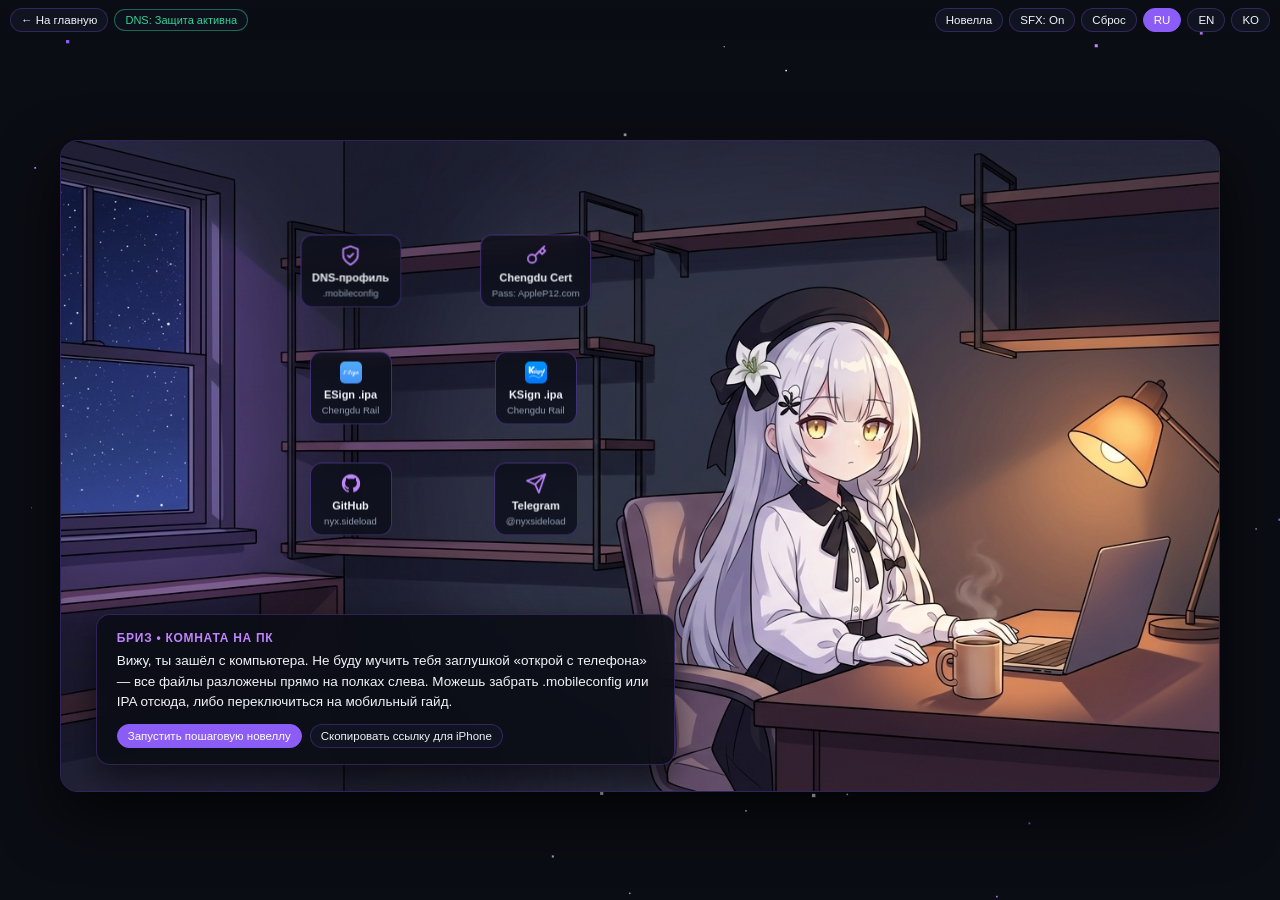
==== commit 055116c3: "fix(tutorial-vn): anchor Breeze sprite independently of dialogue box height" ====
--- a/tutorial-vn/index.html
+++ b/tutorial-vn/index.html
@@ -33,6 +33,7 @@
       width: 100%;
       max-width: 100vw;
       height: 100%;
+      height: 100dvh;
       background: var(--bg);
       color: var(--text);
       font-family: -apple-system, BlinkMacSystemFont, "Segoe UI", Roboto, sans-serif;
@@ -240,24 +241,22 @@
       width: 100%;
       max-width: 100vw;
       height: 100%;
-      display: flex;
-      flex-direction: column;
-      align-items: center;
-      justify-content: flex-end;
-      padding: 64px 12px 14px;
+      height: 100dvh;
       overflow: hidden;
     }
 
-    /* Locked 2:3 sprite container so "in palms" button never drifts */
+    /* Locked 2:3 sprite container anchored independently of dialogue-box height */
     .sprite-wrapper {
-      position: relative;
-      height: min(74vh, 640px);
+      position: absolute;
+      left: 50%;
+      top: clamp(78px, 10dvh, 88px);
+      transform: translateX(-50%);
+      height: clamp(320px, 60dvh, 590px);
       aspect-ratio: 2 / 3;
       max-width: 96vw;
-      margin-bottom: -48px;
       overflow: visible;
-      mask-image: linear-gradient(to bottom, black 85%, transparent 100%);
-      -webkit-mask-image: linear-gradient(to bottom, black 85%, transparent 100%);
+      pointer-events: none;
+      z-index: 15;
     }
 
     .sprite-img {
@@ -266,6 +265,8 @@
       object-fit: cover;
       display: block;
       transition: opacity 0.25s ease;
+      mask-image: linear-gradient(to bottom, black 82%, transparent 100%);
+      -webkit-mask-image: linear-gradient(to bottom, black 82%, transparent 100%);
     }
 
     /* Interactive button positioned directly in Breeze's extended palms */
@@ -275,6 +276,7 @@
       top: 73%;
       transform: translate(-50%, -50%);
       z-index: 25;
+      pointer-events: auto;
       display: none;
       align-items: center;
       justify-content: center;
@@ -301,9 +303,14 @@
 
     /* Dialogue Box */
     .dialogue-box {
-      position: relative;
+      position: absolute;
+      left: 50%;
+      bottom: max(14px, env(safe-area-inset-bottom));
+      transform: translateX(-50%);
       z-index: 30;
-      width: min(680px, 100%);
+      width: min(680px, calc(100% - 24px));
+      max-height: 44dvh;
+      overflow-y: auto;
       background: var(--surface);
       backdrop-filter: blur(16px);
       border: 1px solid var(--border);
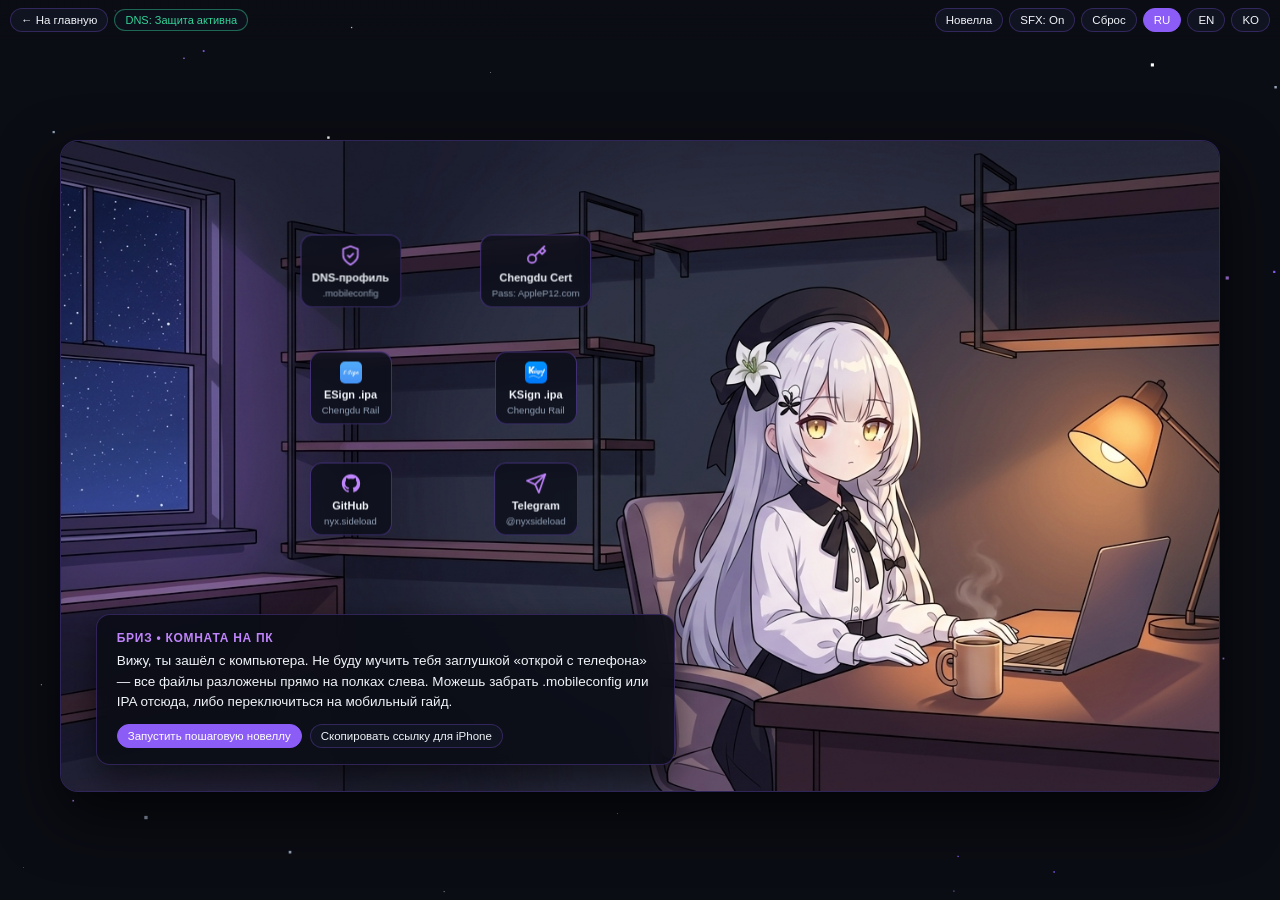
==== commit 15bd5e81: "release(sideload): prioritize KSign with embedded Chengdu cert and update ESign IPA" ====
--- a/tutorial-vn/index.html
+++ b/tutorial-vn/index.html
@@ -666,9 +666,9 @@
           if (isDnsActive) {
             return {
               sprite: 'assets/breeze_shrug.png',
-              text: '— Хм. Серверы проверки Apple (`ocsp.apple.com`) у тебя уже режутся. Значит, **DNS-защита активна**.\nСтавить наш профиль не обязательно — можем сразу перейти к установке ESign / KSign.',
+              text: '— Хм. Серверы проверки Apple (`ocsp.apple.com`) у тебя уже режутся. Значит, **DNS-защита активна**.\nСтавить наш профиль не обязательно — можем сразу перейти к установке KSign / ESign.',
               choices: [
-                { label: 'Перейти сразу к ESign / KSign →', primary: true, next: 'install_signer' },
+                { label: 'Перейти сразу к KSign / ESign →', primary: true, next: 'install_signer' },
                 { label: 'Всё равно хочу поставить профиль nyx•sideload', next: 'dns_palms' },
                 { label: 'Как вообще работает этот DNS?', next: 'dns_explain' }
               ]
@@ -685,7 +685,7 @@
           text: '— Всё просто: профиль перенаправляет запросы к серверам проверки подписей Apple (`ocsp.apple.com`, `ocsp2.apple.com`, `crl.apple.com`) в пустоту. Остальной трафик идёт штатно через Cloudflare, без VPN и потери скорости.',
           choices: [
             { label: 'Понятно, к установке профиля', next: 'dns_palms' },
-            { label: 'Дальше к ESign / KSign', next: 'install_signer' }
+            { label: 'Дальше к KSign / ESign', next: 'install_signer' }
           ]
         }),
         dns_palms: () => ({
@@ -707,35 +707,35 @@
         }),
         install_signer: () => ({
           sprite: 'assets/breeze_palms.png',
+          palms: { label: 'Установить KSign (Chengdu Rail)', href: 'itms-services://?action=download-manifest&url=https://nyx.sideload.space/plists/manifest-ksign-chengdu-railway-bureau.plist' },
+          text: '— Теперь сам сайдлоадер. Нажимай на кнопку — iOS спросит разрешение на установку **KSign** (подписан свежим сертификатом **Chengdu Railway Bureau**).\nДождись иконки на рабочем столе.',
+          choices: [
+            { label: 'Установилось, но пишет «Ненадёжный разработчик»', primary: true, next: 'trust_cert' },
+            { label: 'Хочу ESign вместо KSign', next: 'install_esign' },
+            { label: 'Иконка серая / не скачивается', next: 'escalation' }
+          ]
+        }),
+        install_esign: () => ({
+          sprite: 'assets/breeze_palms.png',
           palms: { label: 'Установить ESign (Chengdu Rail)', href: 'itms-services://?action=download-manifest&url=https://nyx.sideload.space/plists/manifest-esign-chengdu-railway-bureau.plist' },
-          text: '— Теперь сам сайдлоадер. Нажимай на кнопку — iOS спросит разрешение на установку **ESign** (подписан свежим сертификатом **Chengdu Railway Bureau**).\nДождись иконки на рабочем столе.',
-          choices: [
-            { label: 'Установилось, но пишет «Ненадёжный разработчик»', primary: true, next: 'trust_cert' },
-            { label: 'Хочу KSign вместо ESign', next: 'install_ksign' },
-            { label: 'Иконка серая / не скачивается', next: 'escalation' }
-          ]
-        }),
-        install_ksign: () => ({
-          sprite: 'assets/breeze_palms.png',
-          palms: { label: 'Установить KSign (Chengdu Rail)', href: 'itms-services://?action=download-manifest&url=https://nyx.sideload.space/plists/manifest-ksign-chengdu-railway-bureau.plist' },
-          text: '— Вот **KSign** на том же сертификате **Chengdu Railway Bureau**. Лёгкий и минималистичный.',
+          text: '— Вот альтернатива: **ESign** на том же сертификате **Chengdu Railway Bureau**.',
           choices: [
             { label: 'Установилось, что дальше?', primary: true, next: 'trust_cert' },
-            { label: 'Вернуться к ESign', next: 'install_signer' }
+            { label: 'Вернуться к KSign', next: 'install_signer' }
           ]
         }),
         trust_cert: () => ({
           sprite: 'assets/breeze_neutral.png',
           text: '— Штатная реакция iOS. Зайди в:\n**Настройки → Основные → VPN и управление устройством → Корпоративные приложения (Chengdu Railway Bureau)** и нажми **«Доверять»**.\nНа iOS 16+ также включи **Режим разработчика** в разделе *Конфиденциальность*.',
           choices: [
-            { label: 'Доверила, теперь нужен сертификат внутрь ESign', primary: true, next: 'cert_import' },
+            { label: 'Доверила, теперь нужен сертификат внутрь KSign / ESign', primary: true, next: 'cert_import' },
             { label: 'Вылетает при открытии даже после доверия', next: 'escalation' }
           ]
         }),
         cert_import: () => ({
           sprite: 'assets/breeze_palms.png',
           palms: { label: 'Скачать Cert (.zip)', href: '../certs/Chengdu_Railway_Bureau.zip', download: true },
-          text: '— Забирай архив сертификата и импортируй его внутри ESign/KSign. Пароль от `.p12`: **AppleP12.com**.\nПосле этого подписывай любые `.ipa` прямо на iPhone.',
+          text: '— В **KSign** сертификат **Chengdu Railway Bureau** уже вшит внутрь — можешь подписывать любые `.ipa` сразу. Для **ESign** или ручного импорта забирай архив (пароль: **AppleP12.com**).',
           choices: [
             { label: 'Скопировать пароль AppleP12.com', action: () => copyText('AppleP12.com', 'Пароль AppleP12.com скопирован') },
             { label: 'Всё работает! Спасибо, Бриз', primary: true, next: 'done' },
@@ -780,9 +780,9 @@
           if (isDnsActive) {
             return {
               sprite: 'assets/breeze_shrug.png',
-              text: '— Apple revocation checks (`ocsp.apple.com`) are already blocked on your connection. **DNS protection is active.**\nYou don’t need to install ours — we can jump straight to ESign / KSign.',
+              text: '— Apple revocation checks (`ocsp.apple.com`) are already blocked on your connection. **DNS protection is active.**\nYou don’t need to install ours — we can jump straight to KSign / ESign.',
               choices: [
-                { label: 'Jump to ESign / KSign →', primary: true, next: 'install_signer' },
+                { label: 'Jump to KSign / ESign →', primary: true, next: 'install_signer' },
                 { label: 'Install nyx•sideload DNS anyway', next: 'dns_palms' }
               ]
             };
@@ -812,35 +812,35 @@
         }),
         install_signer: () => ({
           sprite: 'assets/breeze_palms.png',
+          palms: { label: 'Install KSign (Chengdu Rail)', href: 'itms-services://?action=download-manifest&url=https://nyx.sideload.space/plists/manifest-ksign-chengdu-railway-bureau.plist' },
+          text: '— Tap to install **KSign**, pre-signed with **Chengdu Railway Bureau**.',
+          choices: [
+            { label: 'Installed, says "Untrusted Developer"', primary: true, next: 'trust_cert' },
+            { label: 'Install ESign instead', next: 'install_esign' },
+            { label: 'Grey icon / stuck', next: 'escalation' }
+          ]
+        }),
+        install_esign: () => ({
+          sprite: 'assets/breeze_palms.png',
           palms: { label: 'Install ESign (Chengdu Rail)', href: 'itms-services://?action=download-manifest&url=https://nyx.sideload.space/plists/manifest-esign-chengdu-railway-bureau.plist' },
-          text: '— Tap to install **ESign**, pre-signed with **Chengdu Railway Bureau**.',
-          choices: [
-            { label: 'Installed, says "Untrusted Developer"', primary: true, next: 'trust_cert' },
-            { label: 'Install KSign instead', next: 'install_ksign' },
-            { label: 'Grey icon / stuck', next: 'escalation' }
-          ]
-        }),
-        install_ksign: () => ({
-          sprite: 'assets/breeze_palms.png',
-          palms: { label: 'Install KSign (Chengdu Rail)', href: 'itms-services://?action=download-manifest&url=https://nyx.sideload.space/plists/manifest-ksign-chengdu-railway-bureau.plist' },
-          text: '— Here is **KSign** signed with **Chengdu Railway Bureau**.',
+          text: '— Alternative: **ESign** signed with **Chengdu Railway Bureau**.',
           choices: [
             { label: 'Installed, next step →', primary: true, next: 'trust_cert' },
-            { label: 'Back to ESign', next: 'install_signer' }
+            { label: 'Back to KSign', next: 'install_signer' }
           ]
         }),
         trust_cert: () => ({
           sprite: 'assets/breeze_neutral.png',
           text: '— Go to **Settings → General → VPN & Device Management → Enterprise Apps (Chengdu Railway Bureau)** and tap **Trust**.\nOn iOS 16+, also enable **Developer Mode** under Privacy & Security.',
           choices: [
-            { label: 'Trusted! Now import cert into ESign', primary: true, next: 'cert_import' },
+            { label: 'Trusted! Now import cert into KSign / ESign', primary: true, next: 'cert_import' },
             { label: 'Still crashing on launch', next: 'escalation' }
           ]
         }),
         cert_import: () => ({
           sprite: 'assets/breeze_palms.png',
           palms: { label: 'Download Cert (.zip)', href: '../certs/Chengdu_Railway_Bureau.zip', download: true },
-          text: '— Download the cert archive and import into ESign/KSign. Password: **AppleP12.com**.',
+          text: '— **KSign** already comes with **Chengdu Railway Bureau** built in, so you can start signing `.ipa` files right away. For **ESign** or manual import, grab the cert archive (password: **AppleP12.com**).',
           choices: [
             { label: 'Copy AppleP12.com', action: () => copyText('AppleP12.com', 'Copied AppleP12.com') },
             { label: 'Everything works!', primary: true, next: 'done' },
@@ -883,9 +883,9 @@
           if (isDnsActive) {
             return {
               sprite: 'assets/breeze_shrug.png',
-              text: '— Apple 인증서 확인 서버(`ocsp.apple.com`)가 이미 차단되어 있네요. **DNS 보호가 활성화된 상태**예요.\n우리 프로필을 또 설치할 필요 없이 바로 ESign / KSign 설치로 넘어갈 수 있어요.',
+              text: '— Apple 인증서 확인 서버(`ocsp.apple.com`)가 이미 차단되어 있네요. **DNS 보호가 활성화된 상태**예요.\n우리 프로필을 또 설치할 필요 없이 바로 KSign / ESign 설치로 넘어갈 수 있어요.',
               choices: [
-                { label: '바로 ESign / KSign 설치로 →', primary: true, next: 'install_signer' },
+                { label: '바로 KSign / ESign 설치로 →', primary: true, next: 'install_signer' },
                 { label: '그래도 nyx•sideload DNS 설치하기', next: 'dns_palms' }
               ]
             };
@@ -915,35 +915,35 @@
         }),
         install_signer: () => ({
           sprite: 'assets/breeze_palms.png',
+          palms: { label: 'KSign 설치 (Chengdu Rail)', href: 'itms-services://?action=download-manifest&url=https://nyx.sideload.space/plists/manifest-ksign-chengdu-railway-bureau.plist' },
+          text: '— 이제 **Chengdu Railway Bureau** 인증서로 서명된 **KSign**을 설치할 차례예요. 버튼을 눌러 설치를 승인하세요.',
+          choices: [
+            { label: '설치됐는데 "신뢰할 수 없는 개발자"가 뜸', primary: true, next: 'trust_cert' },
+            { label: '대신 ESign 설치하기', next: 'install_esign' },
+            { label: '회색 아이콘 / 설치 멈춤', next: 'escalation' }
+          ]
+        }),
+        install_esign: () => ({
+          sprite: 'assets/breeze_palms.png',
           palms: { label: 'ESign 설치 (Chengdu Rail)', href: 'itms-services://?action=download-manifest&url=https://nyx.sideload.space/plists/manifest-esign-chengdu-railway-bureau.plist' },
-          text: '— 이제 **Chengdu Railway Bureau** 인증서로 서명된 **ESign**을 설치할 차례예요. 버튼을 눌러 설치를 승인하세요.',
-          choices: [
-            { label: '설치됐는데 "신뢰할 수 없는 개발자"가 뜸', primary: true, next: 'trust_cert' },
-            { label: '대신 KSign 설치하기', next: 'install_ksign' },
-            { label: '회색 아이콘 / 설치 멈춤', next: 'escalation' }
-          ]
-        }),
-        install_ksign: () => ({
-          sprite: 'assets/breeze_palms.png',
-          palms: { label: 'KSign 설치 (Chengdu Rail)', href: 'itms-services://?action=download-manifest&url=https://nyx.sideload.space/plists/manifest-ksign-chengdu-railway-bureau.plist' },
-          text: '— **Chengdu Railway Bureau** 인증서로 서명된 가벼운 **KSign**이에요.',
+          text: '— 대안으로 **Chengdu Railway Bureau** 인증서로 서명된 **ESign**도 준비되어 있어요.',
           choices: [
             { label: '설치 완료, 다음 단계 →', primary: true, next: 'trust_cert' },
-            { label: 'ESign으로 돌아가기', next: 'install_signer' }
+            { label: 'KSign으로 돌아가기', next: 'install_signer' }
           ]
         }),
         trust_cert: () => ({
           sprite: 'assets/breeze_neutral.png',
           text: '— **설정 → 일반 → VPN 및 기기 관리 → 기업용 앱 (Chengdu Railway Bureau)**으로 이동해 **신뢰**를 눌러주세요.\niOS 16 이상에서는 *개인정보 보호 및 보안*에서 **개발자 모드**도 켜야 해요.',
           choices: [
-            { label: '신뢰 완료! ESign에 인증서 넣기', primary: true, next: 'cert_import' },
+            { label: '신뢰 완료! KSign / ESign에 인증서 넣기', primary: true, next: 'cert_import' },
             { label: '실행하자마자 튕김', next: 'escalation' }
           ]
         }),
         cert_import: () => ({
           sprite: 'assets/breeze_palms.png',
           palms: { label: '인증서 (.zip) 다운로드', href: '../certs/Chengdu_Railway_Bureau.zip', download: true },
-          text: '— 인증서 압축 파일을 받아 ESign/KSign에서 가져오기(Import) 하세요. 비밀번호: **AppleP12.com**.',
+          text: '— **KSign**에는 **Chengdu Railway Bureau** 인증서가 이미 내장되어 있어 바로 `.ipa` 서명이 가능해요. **ESign** 또는 수동 가져오기용 파일은 여기서 받으세요 (비밀번호: **AppleP12.com**).',
           choices: [
             { label: 'AppleP12.com 복사', action: () => copyText('AppleP12.com', 'AppleP12.com 복사됨') },
             { label: '모두 정상 작동해요!', primary: true, next: 'done' },
